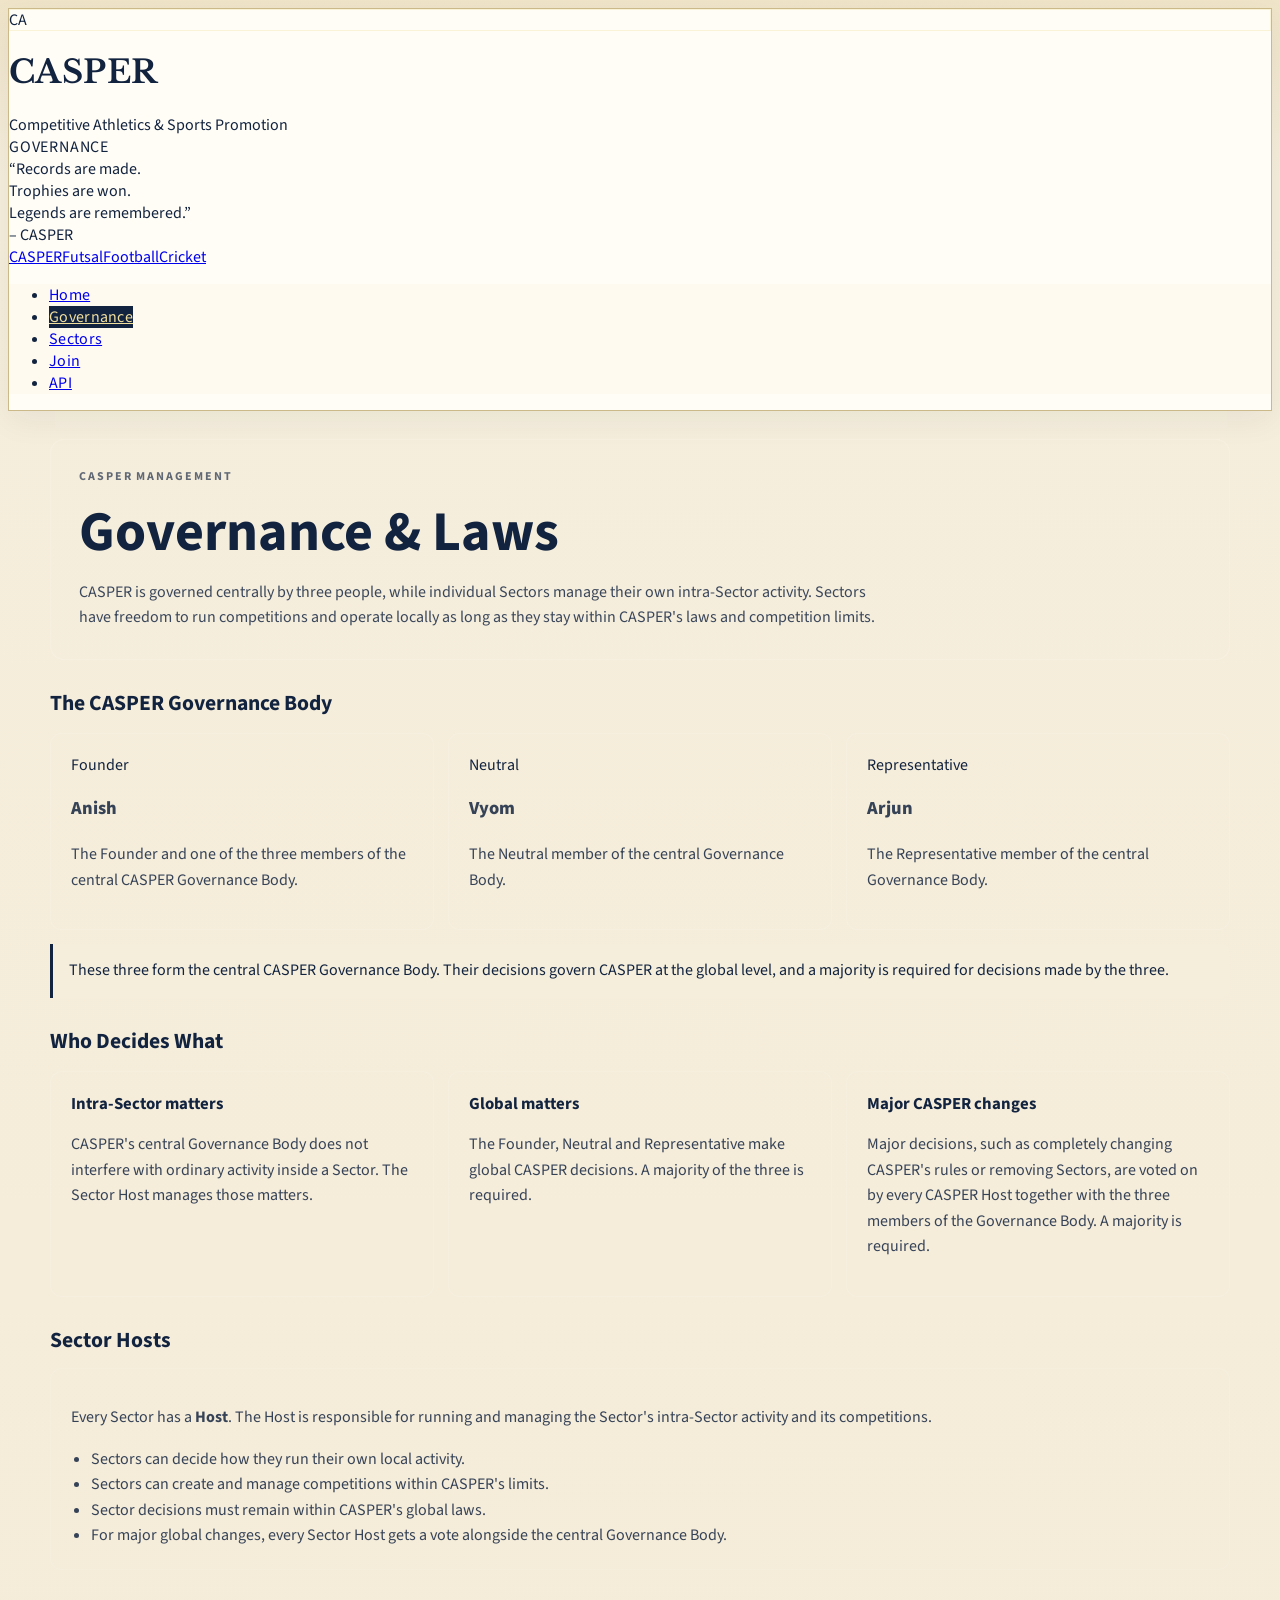
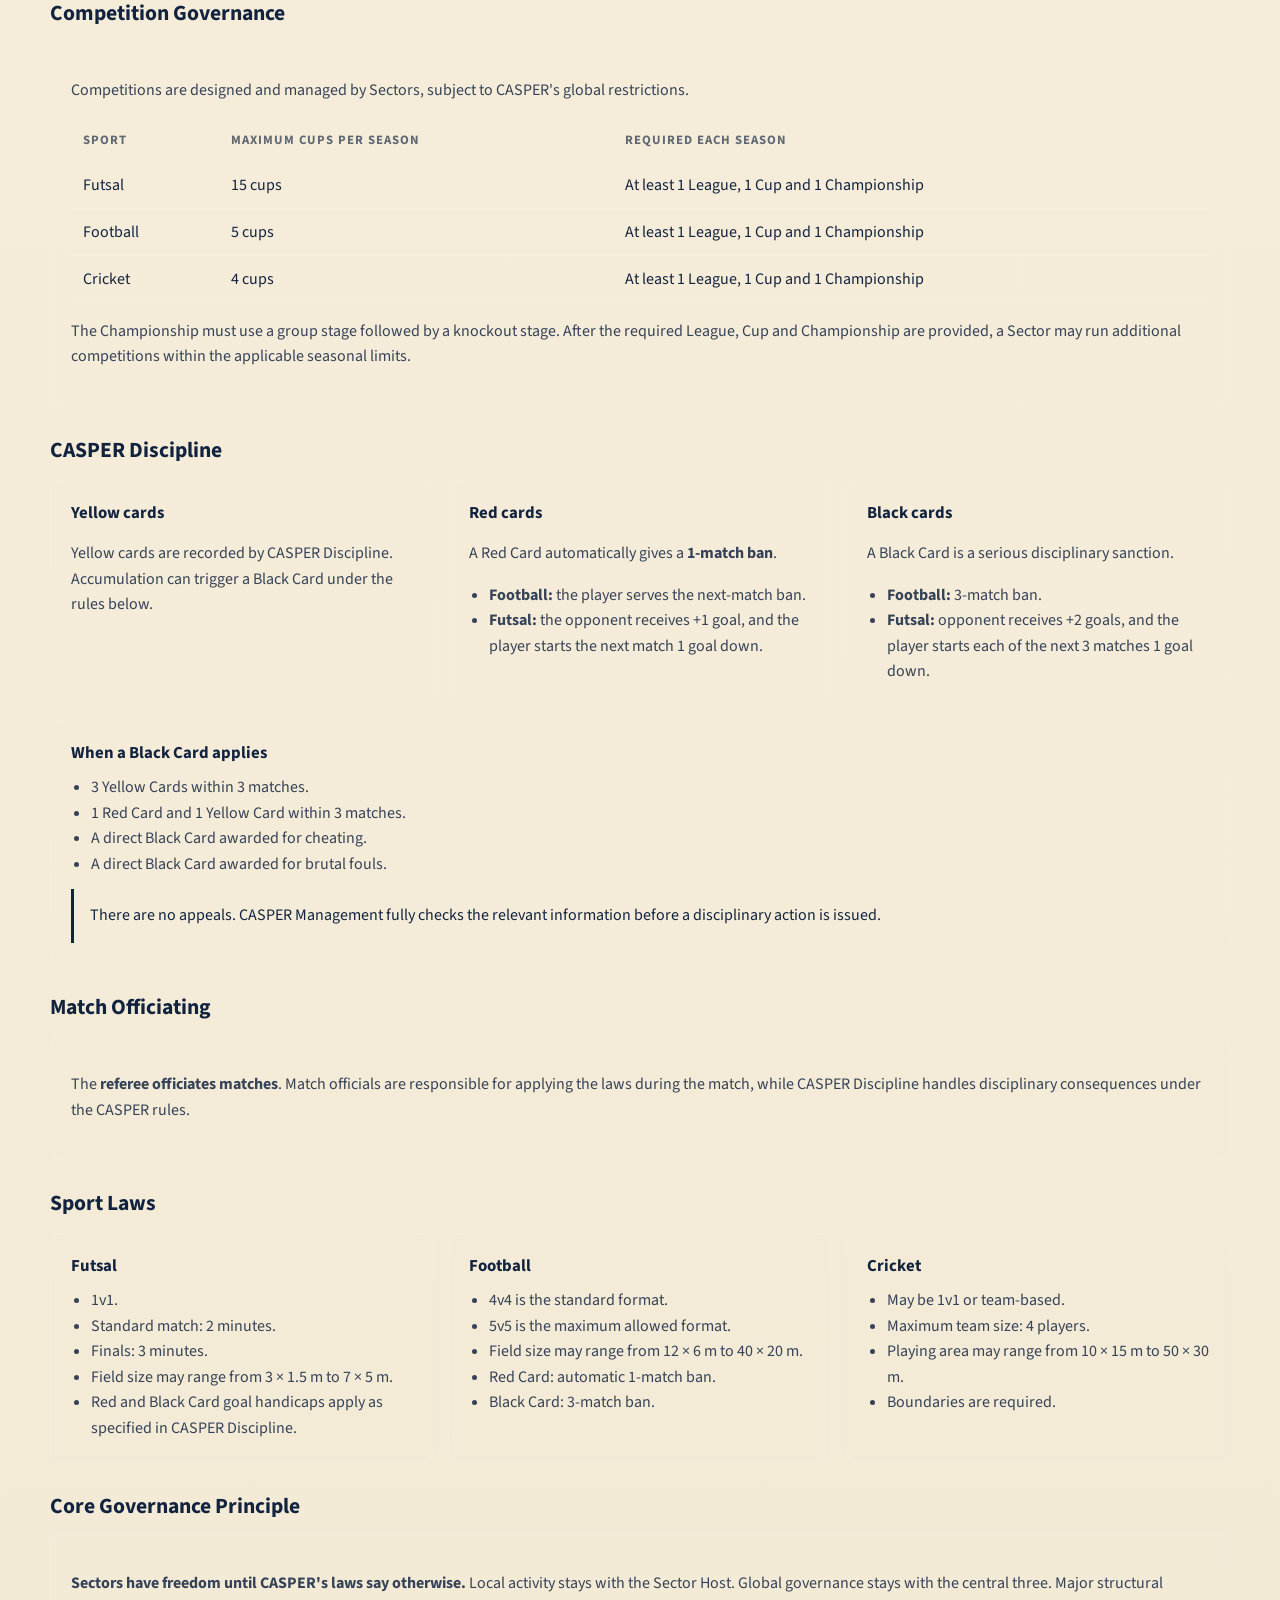
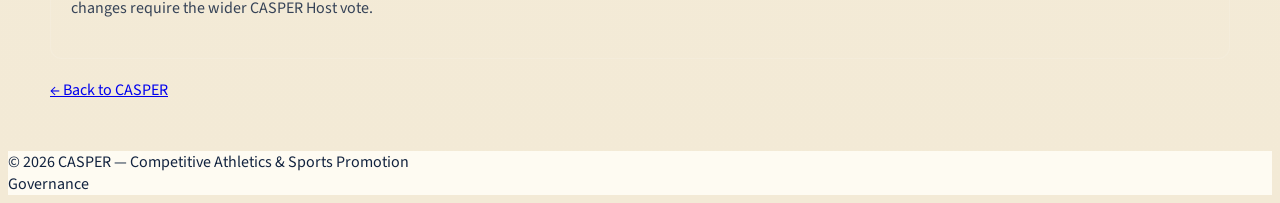
==== governance/index.html @ 5480c5e8 "Add CASPER governance rules and structure" ====
<!DOCTYPE html>
<html lang="en">
<head>
<meta charset="UTF-8">
<meta name="viewport" content="width=device-width,initial-scale=1">
<title>CASPER — Governance</title>
<link rel="stylesheet" href="../assets/css/casper.css?v=20260907a">
<link rel="stylesheet" href="../assets/css/casper-desktop.css?v=20260907a">
<link rel="stylesheet" href="../assets/css/casper-sidebar.css?v=20260907a">
<link rel="stylesheet" href="../assets/css/casper-plus.css?v=20260907a">
<style>
body{overflow-x:hidden}
.gov-wrap{max-width:1180px;margin:0 auto;padding:28px 18px 50px}
.gov-hero{padding:28px;border:1px solid rgba(255,255,255,.12);border-radius:14px;background:rgba(255,255,255,.035);margin-bottom:20px}
.gov-kicker{font-size:.75rem;letter-spacing:.16em;opacity:.65;font-weight:700}
.gov-hero h2{margin:8px 0 8px;font-size:clamp(2rem,5vw,3.5rem)}
.gov-hero p{max-width:800px;line-height:1.6;opacity:.82;margin:0}
.gov-grid{display:grid;grid-template-columns:repeat(auto-fit,minmax(270px,1fr));gap:14px;margin:14px 0}
.gov-card{padding:20px;border:1px solid rgba(255,255,255,.1);border-radius:12px;background:rgba(255,255,255,.025)}
.gov-card h3{margin:0 0 10px;font-size:1.05rem}
.gov-card p,.gov-card li{line-height:1.6;opacity:.84}
.gov-card ul{margin:8px 0 0;padding-left:20px}
.gov-section{margin-top:28px}
.gov-section>h2{font-size:1.35rem;margin:0 0 12px}
.gov-role{font-weight:800;font-size:1.15rem}
.gov-note{padding:14px 16px;border-left:3px solid currentColor;background:rgba(255,255,255,.035);border-radius:0 8px 8px 0;line-height:1.6;margin-top:12px}
.gov-table-wrap{overflow-x:auto}
table{width:100%;border-collapse:collapse;min-width:620px}
th,td{text-align:left;padding:11px 12px;border-bottom:1px solid rgba(255,255,255,.1);vertical-align:top;line-height:1.5}
th{font-size:.8rem;text-transform:uppercase;letter-spacing:.08em;opacity:.65}
.gov-back{display:inline-block;margin-top:20px}
</style>
</head>
<body>
<header>
<div class="topbar">
<div class="brand"><div class="crest">CA</div><div><h1>CASPER</h1><div class="sub">Competitive Athletics &amp; Sports Promotion</div><div class="legacy">Governance</div></div></div>
<div class="quote">“Records are made.<br>Trophies are won.<br>Legends are remembered.”<br>– CASPER</div>
</div>
<div class="pills"><a href="../index.html">CASPER</a><a href="../sports/futsal.html">Futsal</a><a href="../sports/football.html">Football</a><a href="../sports/cricket.html">Cricket</a></div>
<nav class="main"><ul><li><a href="../index.html">Home</a></li><li><a class="on" href="index.html">Governance</a></li><li><a href="../sectors/index.html">Sectors</a></li><li><a href="../join/index.html">Join</a></li><li><a href="../api/index.html">API</a></li></ul></nav>
</header>

<main class="gov-wrap">
<section class="gov-hero">
<div class="gov-kicker">CASPER MANAGEMENT</div>
<h2>Governance &amp; Laws</h2>
<p>CASPER is governed centrally by three people, while individual Sectors manage their own intra-Sector activity. Sectors have freedom to run competitions and operate locally as long as they stay within CASPER's laws and competition limits.</p>
</section>

<section class="gov-section">
<h2>The CASPER Governance Body</h2>
<div class="gov-grid">
<div class="gov-card"><div class="role">Founder</div><p class="gov-role">Anish</p><p>The Founder and one of the three members of the central CASPER Governance Body.</p></div>
<div class="gov-card"><div class="role">Neutral</div><p class="gov-role">Vyom</p><p>The Neutral member of the central Governance Body.</p></div>
<div class="gov-card"><div class="role">Representative</div><p class="gov-role">Arjun</p><p>The Representative member of the central Governance Body.</p></div>
</div>
<div class="gov-note">These three form the central CASPER Governance Body. Their decisions govern CASPER at the global level, and a majority is required for decisions made by the three.</div>
</section>

<section class="gov-section">
<h2>Who Decides What</h2>
<div class="gov-grid">
<div class="gov-card"><h3>Intra-Sector matters</h3><p>CASPER's central Governance Body does not interfere with ordinary activity inside a Sector. The Sector Host manages those matters.</p></div>
<div class="gov-card"><h3>Global matters</h3><p>The Founder, Neutral and Representative make global CASPER decisions. A majority of the three is required.</p></div>
<div class="gov-card"><h3>Major CASPER changes</h3><p>Major decisions, such as completely changing CASPER's rules or removing Sectors, are voted on by every CASPER Host together with the three members of the Governance Body. A majority is required.</p></div>
</div>
</section>

<section class="gov-section">
<h2>Sector Hosts</h2>
<div class="gov-card">
<p>Every Sector has a <strong>Host</strong>. The Host is responsible for running and managing the Sector's intra-Sector activity and its competitions.</p>
<ul>
<li>Sectors can decide how they run their own local activity.</li>
<li>Sectors can create and manage competitions within CASPER's limits.</li>
<li>Sector decisions must remain within CASPER's global laws.</li>
<li>For major global changes, every Sector Host gets a vote alongside the central Governance Body.</li>
</ul>
</div>
</section>

<section class="gov-section">
<h2>Competition Governance</h2>
<div class="gov-card">
<p>Competitions are designed and managed by Sectors, subject to CASPER's global restrictions.</p>
<div class="gov-table-wrap"><table>
<thead><tr><th>Sport</th><th>Maximum cups per season</th><th>Required each season</th></tr></thead>
<tbody>
<tr><td>Futsal</td><td>15 cups</td><td>At least 1 League, 1 Cup and 1 Championship</td></tr>
<tr><td>Football</td><td>5 cups</td><td>At least 1 League, 1 Cup and 1 Championship</td></tr>
<tr><td>Cricket</td><td>4 cups</td><td>At least 1 League, 1 Cup and 1 Championship</td></tr>
</tbody>
</table></div>
<p>The Championship must use a group stage followed by a knockout stage. After the required League, Cup and Championship are provided, a Sector may run additional competitions within the applicable seasonal limits.</p>
</div>
</section>

<section class="gov-section">
<h2>CASPER Discipline</h2>
<div class="gov-grid">
<div class="gov-card"><h3>Yellow cards</h3><p>Yellow cards are recorded by CASPER Discipline. Accumulation can trigger a Black Card under the rules below.</p></div>
<div class="gov-card"><h3>Red cards</h3><p>A Red Card automatically gives a <strong>1-match ban</strong>.</p><ul><li><strong>Football:</strong> the player serves the next-match ban.</li><li><strong>Futsal:</strong> the opponent receives +1 goal, and the player starts the next match 1 goal down.</li></ul></div>
<div class="gov-card"><h3>Black cards</h3><p>A Black Card is a serious disciplinary sanction.</p><ul><li><strong>Football:</strong> 3-match ban.</li><li><strong>Futsal:</strong> opponent receives +2 goals, and the player starts each of the next 3 matches 1 goal down.</li></ul></div>
</div>
<div class="gov-card">
<h3>When a Black Card applies</h3>
<ul>
<li>3 Yellow Cards within 3 matches.</li>
<li>1 Red Card and 1 Yellow Card within 3 matches.</li>
<li>A direct Black Card awarded for cheating.</li>
<li>A direct Black Card awarded for brutal fouls.</li>
</ul>
<div class="gov-note">There are no appeals. CASPER Management fully checks the relevant information before a disciplinary action is issued.</div>
</div>
</section>

<section class="gov-section">
<h2>Match Officiating</h2>
<div class="gov-card"><p>The <strong>referee officiates matches</strong>. Match officials are responsible for applying the laws during the match, while CASPER Discipline handles disciplinary consequences under the CASPER rules.</p></div>
</section>

<section class="gov-section">
<h2>Sport Laws</h2>
<div class="gov-grid">
<div class="gov-card"><h3>Futsal</h3><ul><li>1v1.</li><li>Standard match: 2 minutes.</li><li>Finals: 3 minutes.</li><li>Field size may range from 3 × 1.5 m to 7 × 5 m.</li><li>Red and Black Card goal handicaps apply as specified in CASPER Discipline.</li></ul></div>
<div class="gov-card"><h3>Football</h3><ul><li>4v4 is the standard format.</li><li>5v5 is the maximum allowed format.</li><li>Field size may range from 12 × 6 m to 40 × 20 m.</li><li>Red Card: automatic 1-match ban.</li><li>Black Card: 3-match ban.</li></ul></div>
<div class="gov-card"><h3>Cricket</h3><ul><li>May be 1v1 or team-based.</li><li>Maximum team size: 4 players.</li><li>Playing area may range from 10 × 15 m to 50 × 30 m.</li><li>Boundaries are required.</li></ul></div>
</div>
</section>

<section class="gov-section">
<h2>Core Governance Principle</h2>
<div class="gov-card"><p><strong>Sectors have freedom until CASPER's laws say otherwise.</strong> Local activity stays with the Sector Host. Global governance stays with the central three. Major structural changes require the wider CASPER Host vote.</p></div>
<a class="gov-back" href="../index.html">← Back to CASPER</a>
</section>
</main>

<footer class="site"><div>© 2026 CASPER — Competitive Athletics &amp; Sports Promotion</div><div>Governance</div></footer>
</body>
</html>
---- assets/css/casper-plus.css ----
/* CASPER visual refresh — same paper / navy / gold language, tighter and more finished. */
@import url('https://fonts.googleapis.com/css2?family=Libre+Baskerville:ital,wght@0,400;0,700;1,400&family=Source+Sans+3:wght@400;600;700&display=swap');

:root{
  --ink:#12233f;
  --gold:#b58c27;
  --paper:#f6eedc;
  --card:#fffdf6;
  --line:#cbb98a;
  --muted:#6b6256;
}

html,body{background:
  radial-gradient(1200px 500px at 10% -10%, rgba(181,140,39,.12), transparent 55%),
  linear-gradient(180deg,#efe4c8 0%, #f6eedc 180px, #f3ead6 100%);
  color:var(--ink);
  font-family:"Source Sans 3", Georgia, serif;
}
header{
  background:var(--card);
  border:1px solid var(--line);
  box-shadow:0 10px 30px rgba(18,35,63,.06);
}
.brand h1{font-family:"Libre Baskerville",Georgia,serif;letter-spacing:.4px}
.brand .legacy{letter-spacing:.8px;text-transform:uppercase}
.crest{box-shadow:inset 0 0 0 1px rgba(241,223,158,.35)}
nav.main ul{background:#fffaf0}
nav.main a{font-family:"Source Sans 3",sans-serif;letter-spacing:.3px}
nav.main a.on,nav.main a.active{background:#12233f;color:#f1df9e}
.desktop-page{
  background:var(--card);
  border:1px solid var(--line);
  box-shadow:0 14px 40px rgba(18,35,63,.07);
  padding:16px;
}
.desktop-hero{
  background:
    linear-gradient(135deg, rgba(181,140,39,.16), transparent 36%),
    #12233f;
  padding:22px 22px 20px;
}
.desktop-hero h2{font-family:"Libre Baskerville",Georgia,serif;font-size:30px;letter-spacing:.2px}
.desktop-hero p{font-family:"Source Sans 3",sans-serif;font-size:14px;line-height:1.55;max-width:720px}
.desktop-stat{background:linear-gradient(180deg,#f7eccb,#f1dfb7);transition:transform .15s ease}
.desktop-stat:hover{transform:translateY(-2px)}
.desktop-card{box-shadow:0 1px 0 rgba(18,35,63,.04)}
.desktop-card h3{font-family:"Libre Baskerville",Georgia,serif}
.desktop-section-title{font-family:"Source Sans 3",sans-serif;letter-spacing:1.2px}
.sector-card,.join-step,.join-note,.join-cta{
  box-shadow:0 10px 24px rgba(18,35,63,.05);
}
.sector-card:hover,.desktop-card:hover{border-color:#b58c27}
.pills a{transition:background .15s ease,color .15s ease}
footer.site{background:rgba(255,253,246,.9)}
@media(max-width:860px){
  body:has(nav.main){display:block;max-width:none}
  body:has(nav.main)>header,body:has(nav.main) .topbar,body:has(nav.main) .pills,body:has(nav.main) .ticker,body:has(nav.main) nav.main{display:block;grid-column:auto;margin:6px 8px}
  nav.main ul{flex-wrap:wrap}
  nav.main li{flex:1 1 30%;border-bottom:1px solid #d4c4a0}
  .topbar{grid-template-columns:1fr;gap:10px}
  .quote,.clockbox{border:1px solid #d4c4a0}
}
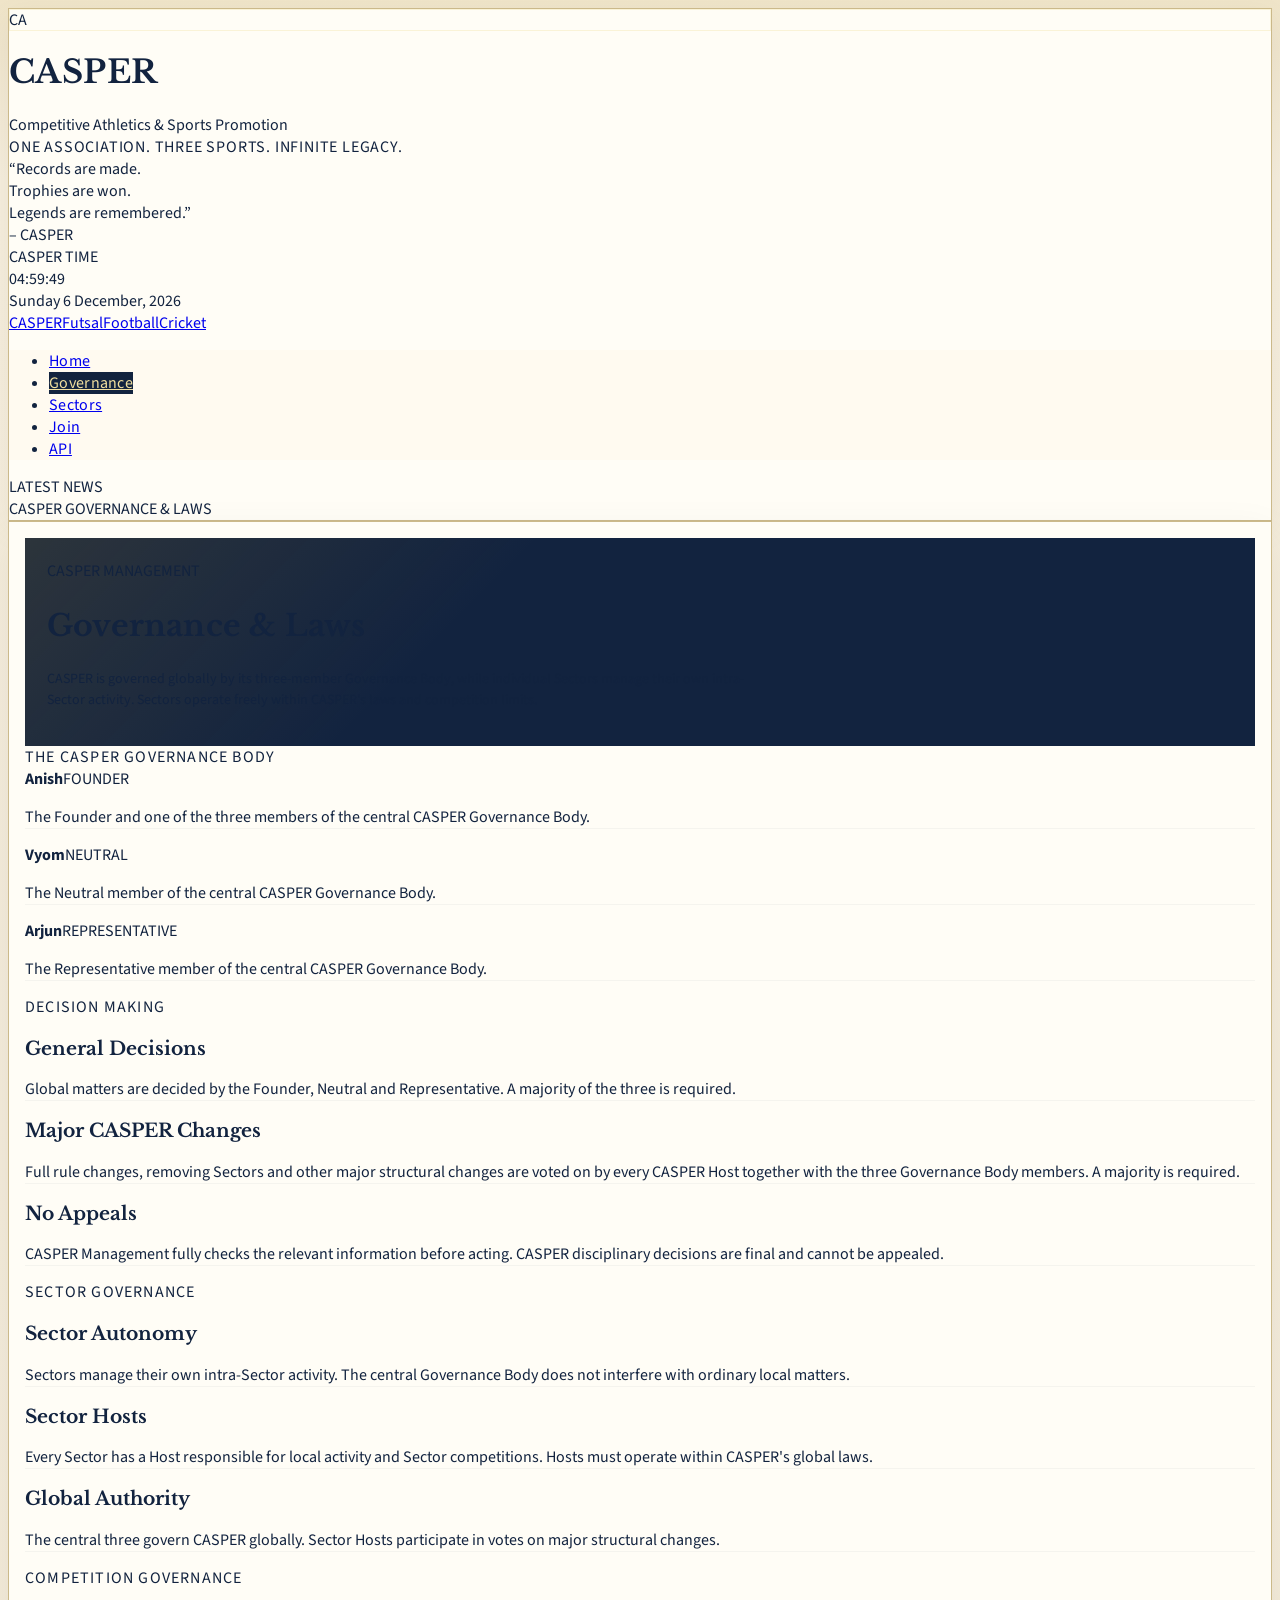
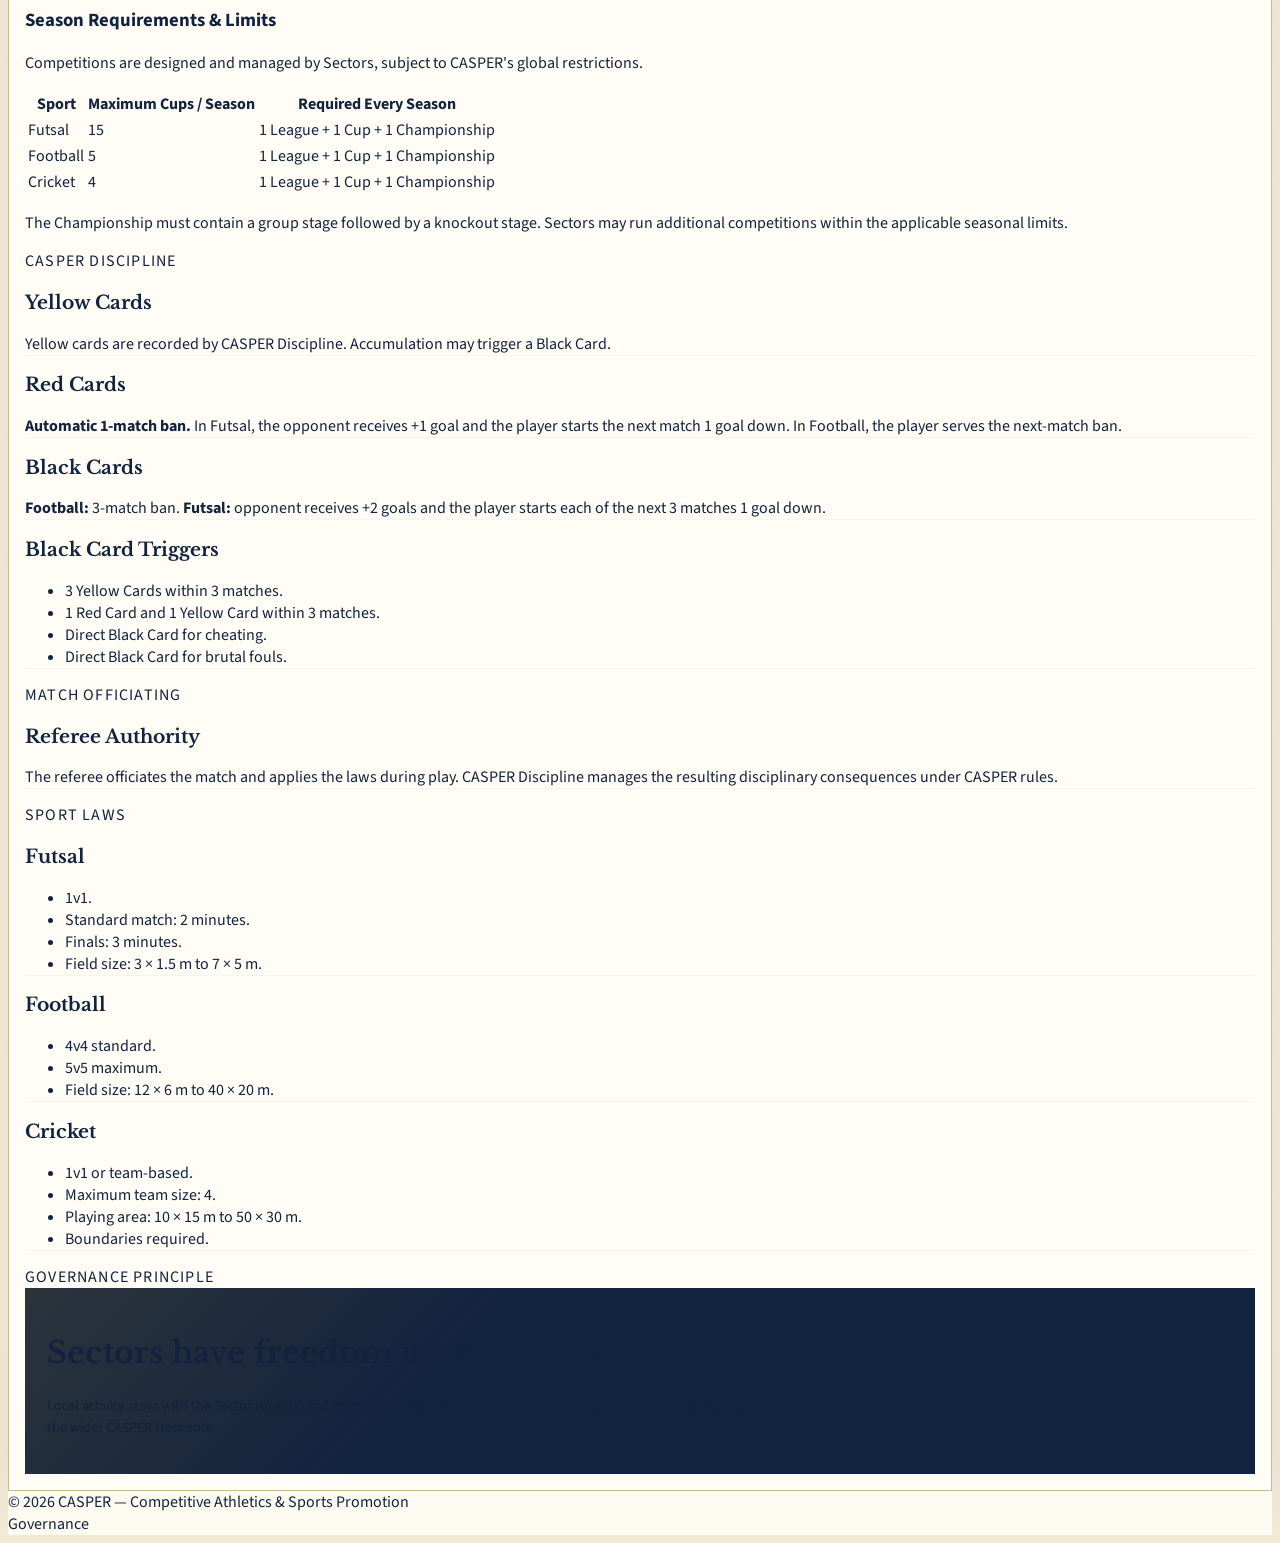
==== commit d1ac491a: "Match governance page to CASPER home style" ====
--- a/governance/index.html
+++ b/governance/index.html
@@ -8,134 +8,131 @@
 <link rel="stylesheet" href="../assets/css/casper-desktop.css?v=20260907a">
 <link rel="stylesheet" href="../assets/css/casper-sidebar.css?v=20260907a">
 <link rel="stylesheet" href="../assets/css/casper-plus.css?v=20260907a">
-<style>
-body{overflow-x:hidden}
-.gov-wrap{max-width:1180px;margin:0 auto;padding:28px 18px 50px}
-.gov-hero{padding:28px;border:1px solid rgba(255,255,255,.12);border-radius:14px;background:rgba(255,255,255,.035);margin-bottom:20px}
-.gov-kicker{font-size:.75rem;letter-spacing:.16em;opacity:.65;font-weight:700}
-.gov-hero h2{margin:8px 0 8px;font-size:clamp(2rem,5vw,3.5rem)}
-.gov-hero p{max-width:800px;line-height:1.6;opacity:.82;margin:0}
-.gov-grid{display:grid;grid-template-columns:repeat(auto-fit,minmax(270px,1fr));gap:14px;margin:14px 0}
-.gov-card{padding:20px;border:1px solid rgba(255,255,255,.1);border-radius:12px;background:rgba(255,255,255,.025)}
-.gov-card h3{margin:0 0 10px;font-size:1.05rem}
-.gov-card p,.gov-card li{line-height:1.6;opacity:.84}
-.gov-card ul{margin:8px 0 0;padding-left:20px}
-.gov-section{margin-top:28px}
-.gov-section>h2{font-size:1.35rem;margin:0 0 12px}
-.gov-role{font-weight:800;font-size:1.15rem}
-.gov-note{padding:14px 16px;border-left:3px solid currentColor;background:rgba(255,255,255,.035);border-radius:0 8px 8px 0;line-height:1.6;margin-top:12px}
-.gov-table-wrap{overflow-x:auto}
-table{width:100%;border-collapse:collapse;min-width:620px}
-th,td{text-align:left;padding:11px 12px;border-bottom:1px solid rgba(255,255,255,.1);vertical-align:top;line-height:1.5}
-th{font-size:.8rem;text-transform:uppercase;letter-spacing:.08em;opacity:.65}
-.gov-back{display:inline-block;margin-top:20px}
-</style>
 </head>
 <body>
 <header>
 <div class="topbar">
-<div class="brand"><div class="crest">CA</div><div><h1>CASPER</h1><div class="sub">Competitive Athletics &amp; Sports Promotion</div><div class="legacy">Governance</div></div></div>
+<div class="brand"><div class="crest">CA</div><div><h1>CASPER</h1><div class="sub">Competitive Athletics &amp; Sports Promotion</div><div class="legacy">One Association. Three Sports. Infinite Legacy.</div></div></div>
 <div class="quote">“Records are made.<br>Trophies are won.<br>Legends are remembered.”<br>– CASPER</div>
+<div class="clockbox"><div class="k">CASPER TIME</div><div class="t" id="casper-time">--:--:--</div><div class="d" id="casper-date"></div></div>
 </div>
 <div class="pills"><a href="../index.html">CASPER</a><a href="../sports/futsal.html">Futsal</a><a href="../sports/football.html">Football</a><a href="../sports/cricket.html">Cricket</a></div>
-<nav class="main"><ul><li><a href="../index.html">Home</a></li><li><a class="on" href="index.html">Governance</a></li><li><a href="../sectors/index.html">Sectors</a></li><li><a href="../join/index.html">Join</a></li><li><a href="../api/index.html">API</a></li></ul></nav>
+<nav class="main"><ul>
+<li><a href="../index.html">Home</a></li>
+<li><a class="on" href="index.html">Governance</a></li>
+<li><a href="../sectors/index.html">Sectors</a></li>
+<li><a href="../join/index.html">Join</a></li>
+<li><a href="../api/index.html">API</a></li>
+</ul></nav>
+<div class="ticker"><div class="lbl">LATEST NEWS</div><div class="items">CASPER GOVERNANCE &amp; LAWS</div></div>
 </header>
 
-<main class="gov-wrap">
-<section class="gov-hero">
-<div class="gov-kicker">CASPER MANAGEMENT</div>
+<main id="app">
+<div class="desktop-page">
+<section class="desktop-hero">
+<div class="desktop-kicker">CASPER MANAGEMENT</div>
 <h2>Governance &amp; Laws</h2>
-<p>CASPER is governed centrally by three people, while individual Sectors manage their own intra-Sector activity. Sectors have freedom to run competitions and operate locally as long as they stay within CASPER's laws and competition limits.</p>
+<p>CASPER is governed globally by its three-member Governance Body, while individual Sectors manage their own intra-Sector activity. Sectors operate freely within CASPER's laws and competition limits.</p>
 </section>
 
-<section class="gov-section">
-<h2>The CASPER Governance Body</h2>
-<div class="gov-grid">
-<div class="gov-card"><div class="role">Founder</div><p class="gov-role">Anish</p><p>The Founder and one of the three members of the central CASPER Governance Body.</p></div>
-<div class="gov-card"><div class="role">Neutral</div><p class="gov-role">Vyom</p><p>The Neutral member of the central Governance Body.</p></div>
-<div class="gov-card"><div class="role">Representative</div><p class="gov-role">Arjun</p><p>The Representative member of the central Governance Body.</p></div>
-</div>
-<div class="gov-note">These three form the central CASPER Governance Body. Their decisions govern CASPER at the global level, and a majority is required for decisions made by the three.</div>
-</section>
-
-<section class="gov-section">
-<h2>Who Decides What</h2>
-<div class="gov-grid">
-<div class="gov-card"><h3>Intra-Sector matters</h3><p>CASPER's central Governance Body does not interfere with ordinary activity inside a Sector. The Sector Host manages those matters.</p></div>
-<div class="gov-card"><h3>Global matters</h3><p>The Founder, Neutral and Representative make global CASPER decisions. A majority of the three is required.</p></div>
-<div class="gov-card"><h3>Major CASPER changes</h3><p>Major decisions, such as completely changing CASPER's rules or removing Sectors, are voted on by every CASPER Host together with the three members of the Governance Body. A majority is required.</p></div>
+<section class="desktop-section">
+<div class="desktop-section-title">THE CASPER GOVERNANCE BODY</div>
+<div class="desktop-governance">
+<div class="desktop-card"><b>Anish</b><span>FOUNDER</span><p>The Founder and one of the three members of the central CASPER Governance Body.</p></div>
+<div class="desktop-card"><b>Vyom</b><span>NEUTRAL</span><p>The Neutral member of the central CASPER Governance Body.</p></div>
+<div class="desktop-card"><b>Arjun</b><span>REPRESENTATIVE</span><p>The Representative member of the central CASPER Governance Body.</p></div>
 </div>
 </section>
 
-<section class="gov-section">
-<h2>Sector Hosts</h2>
-<div class="gov-card">
-<p>Every Sector has a <strong>Host</strong>. The Host is responsible for running and managing the Sector's intra-Sector activity and its competitions.</p>
+<section class="desktop-section">
+<div class="desktop-section-title">DECISION MAKING</div>
+<div class="desktop-grid3">
+<div class="desktop-card"><h3>General Decisions</h3><p>Global matters are decided by the Founder, Neutral and Representative. A majority of the three is required.</p></div>
+<div class="desktop-card"><h3>Major CASPER Changes</h3><p>Full rule changes, removing Sectors and other major structural changes are voted on by every CASPER Host together with the three Governance Body members. A majority is required.</p></div>
+<div class="desktop-card"><h3>No Appeals</h3><p>CASPER Management fully checks the relevant information before acting. CASPER disciplinary decisions are final and cannot be appealed.</p></div>
+</div>
+</section>
+
+<section class="desktop-section">
+<div class="desktop-section-title">SECTOR GOVERNANCE</div>
+<div class="desktop-grid3">
+<div class="desktop-card"><h3>Sector Autonomy</h3><p>Sectors manage their own intra-Sector activity. The central Governance Body does not interfere with ordinary local matters.</p></div>
+<div class="desktop-card"><h3>Sector Hosts</h3><p>Every Sector has a Host responsible for local activity and Sector competitions. Hosts must operate within CASPER's global laws.</p></div>
+<div class="desktop-card"><h3>Global Authority</h3><p>The central three govern CASPER globally. Sector Hosts participate in votes on major structural changes.</p></div>
+</div>
+</section>
+
+<section class="desktop-section">
+<div class="desktop-section-title">COMPETITION GOVERNANCE</div>
+<div class="desktop-doc">
+<h3>Season Requirements &amp; Limits</h3>
+<p>Competitions are designed and managed by Sectors, subject to CASPER's global restrictions.</p>
+<div class="casper-table-wrap"><table class="casper-table">
+<thead><tr><th>Sport</th><th>Maximum Cups / Season</th><th>Required Every Season</th></tr></thead>
+<tbody>
+<tr><td>Futsal</td><td>15</td><td>1 League + 1 Cup + 1 Championship</td></tr>
+<tr><td>Football</td><td>5</td><td>1 League + 1 Cup + 1 Championship</td></tr>
+<tr><td>Cricket</td><td>4</td><td>1 League + 1 Cup + 1 Championship</td></tr>
+</tbody>
+</table></div>
+<p>The Championship must contain a group stage followed by a knockout stage. Sectors may run additional competitions within the applicable seasonal limits.</p>
+</div>
+</section>
+
+<section class="desktop-section">
+<div class="desktop-section-title">CASPER DISCIPLINE</div>
+<div class="desktop-grid3">
+<div class="desktop-card"><h3>Yellow Cards</h3><p>Yellow cards are recorded by CASPER Discipline. Accumulation may trigger a Black Card.</p></div>
+<div class="desktop-card"><h3>Red Cards</h3><p><strong>Automatic 1-match ban.</strong> In Futsal, the opponent receives +1 goal and the player starts the next match 1 goal down. In Football, the player serves the next-match ban.</p></div>
+<div class="desktop-card"><h3>Black Cards</h3><p><strong>Football:</strong> 3-match ban. <strong>Futsal:</strong> opponent receives +2 goals and the player starts each of the next 3 matches 1 goal down.</p></div>
+</div>
+<div class="desktop-card">
+<h3>Black Card Triggers</h3>
 <ul>
-<li>Sectors can decide how they run their own local activity.</li>
-<li>Sectors can create and manage competitions within CASPER's limits.</li>
-<li>Sector decisions must remain within CASPER's global laws.</li>
-<li>For major global changes, every Sector Host gets a vote alongside the central Governance Body.</li>
+<li>3 Yellow Cards within 3 matches.</li>
+<li>1 Red Card and 1 Yellow Card within 3 matches.</li>
+<li>Direct Black Card for cheating.</li>
+<li>Direct Black Card for brutal fouls.</li>
 </ul>
 </div>
 </section>
 
-<section class="gov-section">
-<h2>Competition Governance</h2>
-<div class="gov-card">
-<p>Competitions are designed and managed by Sectors, subject to CASPER's global restrictions.</p>
-<div class="gov-table-wrap"><table>
-<thead><tr><th>Sport</th><th>Maximum cups per season</th><th>Required each season</th></tr></thead>
-<tbody>
-<tr><td>Futsal</td><td>15 cups</td><td>At least 1 League, 1 Cup and 1 Championship</td></tr>
-<tr><td>Football</td><td>5 cups</td><td>At least 1 League, 1 Cup and 1 Championship</td></tr>
-<tr><td>Cricket</td><td>4 cups</td><td>At least 1 League, 1 Cup and 1 Championship</td></tr>
-</tbody>
-</table></div>
-<p>The Championship must use a group stage followed by a knockout stage. After the required League, Cup and Championship are provided, a Sector may run additional competitions within the applicable seasonal limits.</p>
+<section class="desktop-section">
+<div class="desktop-section-title">MATCH OFFICIATING</div>
+<div class="desktop-card"><h3>Referee Authority</h3><p>The referee officiates the match and applies the laws during play. CASPER Discipline manages the resulting disciplinary consequences under CASPER rules.</p></div>
+</section>
+
+<section class="desktop-section">
+<div class="desktop-section-title">SPORT LAWS</div>
+<div class="desktop-grid3">
+<div class="desktop-card"><h3>Futsal</h3><ul><li>1v1.</li><li>Standard match: 2 minutes.</li><li>Finals: 3 minutes.</li><li>Field size: 3 × 1.5 m to 7 × 5 m.</li></ul></div>
+<div class="desktop-card"><h3>Football</h3><ul><li>4v4 standard.</li><li>5v5 maximum.</li><li>Field size: 12 × 6 m to 40 × 20 m.</li></ul></div>
+<div class="desktop-card"><h3>Cricket</h3><ul><li>1v1 or team-based.</li><li>Maximum team size: 4.</li><li>Playing area: 10 × 15 m to 50 × 30 m.</li><li>Boundaries required.</li></ul></div>
 </div>
 </section>
 
-<section class="gov-section">
-<h2>CASPER Discipline</h2>
-<div class="gov-grid">
-<div class="gov-card"><h3>Yellow cards</h3><p>Yellow cards are recorded by CASPER Discipline. Accumulation can trigger a Black Card under the rules below.</p></div>
-<div class="gov-card"><h3>Red cards</h3><p>A Red Card automatically gives a <strong>1-match ban</strong>.</p><ul><li><strong>Football:</strong> the player serves the next-match ban.</li><li><strong>Futsal:</strong> the opponent receives +1 goal, and the player starts the next match 1 goal down.</li></ul></div>
-<div class="gov-card"><h3>Black cards</h3><p>A Black Card is a serious disciplinary sanction.</p><ul><li><strong>Football:</strong> 3-match ban.</li><li><strong>Futsal:</strong> opponent receives +2 goals, and the player starts each of the next 3 matches 1 goal down.</li></ul></div>
-</div>
-<div class="gov-card">
-<h3>When a Black Card applies</h3>
-<ul>
-<li>3 Yellow Cards within 3 matches.</li>
-<li>1 Red Card and 1 Yellow Card within 3 matches.</li>
-<li>A direct Black Card awarded for cheating.</li>
-<li>A direct Black Card awarded for brutal fouls.</li>
-</ul>
-<div class="gov-note">There are no appeals. CASPER Management fully checks the relevant information before a disciplinary action is issued.</div>
+<section class="desktop-section">
+<div class="desktop-section-title">GOVERNANCE PRINCIPLE</div>
+<div class="desktop-hero">
+<h2>Sectors have freedom until CASPER's laws say otherwise.</h2>
+<p>Local activity stays with the Sector Host. Global governance stays with the central three. Major structural changes require the wider CASPER Host vote.</p>
 </div>
 </section>
-
-<section class="gov-section">
-<h2>Match Officiating</h2>
-<div class="gov-card"><p>The <strong>referee officiates matches</strong>. Match officials are responsible for applying the laws during the match, while CASPER Discipline handles disciplinary consequences under the CASPER rules.</p></div>
-</section>
-
-<section class="gov-section">
-<h2>Sport Laws</h2>
-<div class="gov-grid">
-<div class="gov-card"><h3>Futsal</h3><ul><li>1v1.</li><li>Standard match: 2 minutes.</li><li>Finals: 3 minutes.</li><li>Field size may range from 3 × 1.5 m to 7 × 5 m.</li><li>Red and Black Card goal handicaps apply as specified in CASPER Discipline.</li></ul></div>
-<div class="gov-card"><h3>Football</h3><ul><li>4v4 is the standard format.</li><li>5v5 is the maximum allowed format.</li><li>Field size may range from 12 × 6 m to 40 × 20 m.</li><li>Red Card: automatic 1-match ban.</li><li>Black Card: 3-match ban.</li></ul></div>
-<div class="gov-card"><h3>Cricket</h3><ul><li>May be 1v1 or team-based.</li><li>Maximum team size: 4 players.</li><li>Playing area may range from 10 × 15 m to 50 × 30 m.</li><li>Boundaries are required.</li></ul></div>
 </div>
-</section>
-
-<section class="gov-section">
-<h2>Core Governance Principle</h2>
-<div class="gov-card"><p><strong>Sectors have freedom until CASPER's laws say otherwise.</strong> Local activity stays with the Sector Host. Global governance stays with the central three. Major structural changes require the wider CASPER Host vote.</p></div>
-<a class="gov-back" href="../index.html">← Back to CASPER</a>
-</section>
 </main>
 
 <footer class="site"><div>© 2026 CASPER — Competitive Athletics &amp; Sports Promotion</div><div>Governance</div></footer>
+<script>
+(function(){
+function tick(){
+var d=new Date();
+var t=document.getElementById('casper-time'),date=document.getElementById('casper-date');
+if(!t||!date)return;
+t.textContent=d.toLocaleTimeString('en-IN',{hour12:false});
+date.textContent=d.toLocaleDateString('en-IN',{weekday:'long',day:'numeric',month:'long',year:'numeric'});
+}
+tick();setInterval(tick,1000);
+})();
+</script>
 </body>
-</html>
+</html>
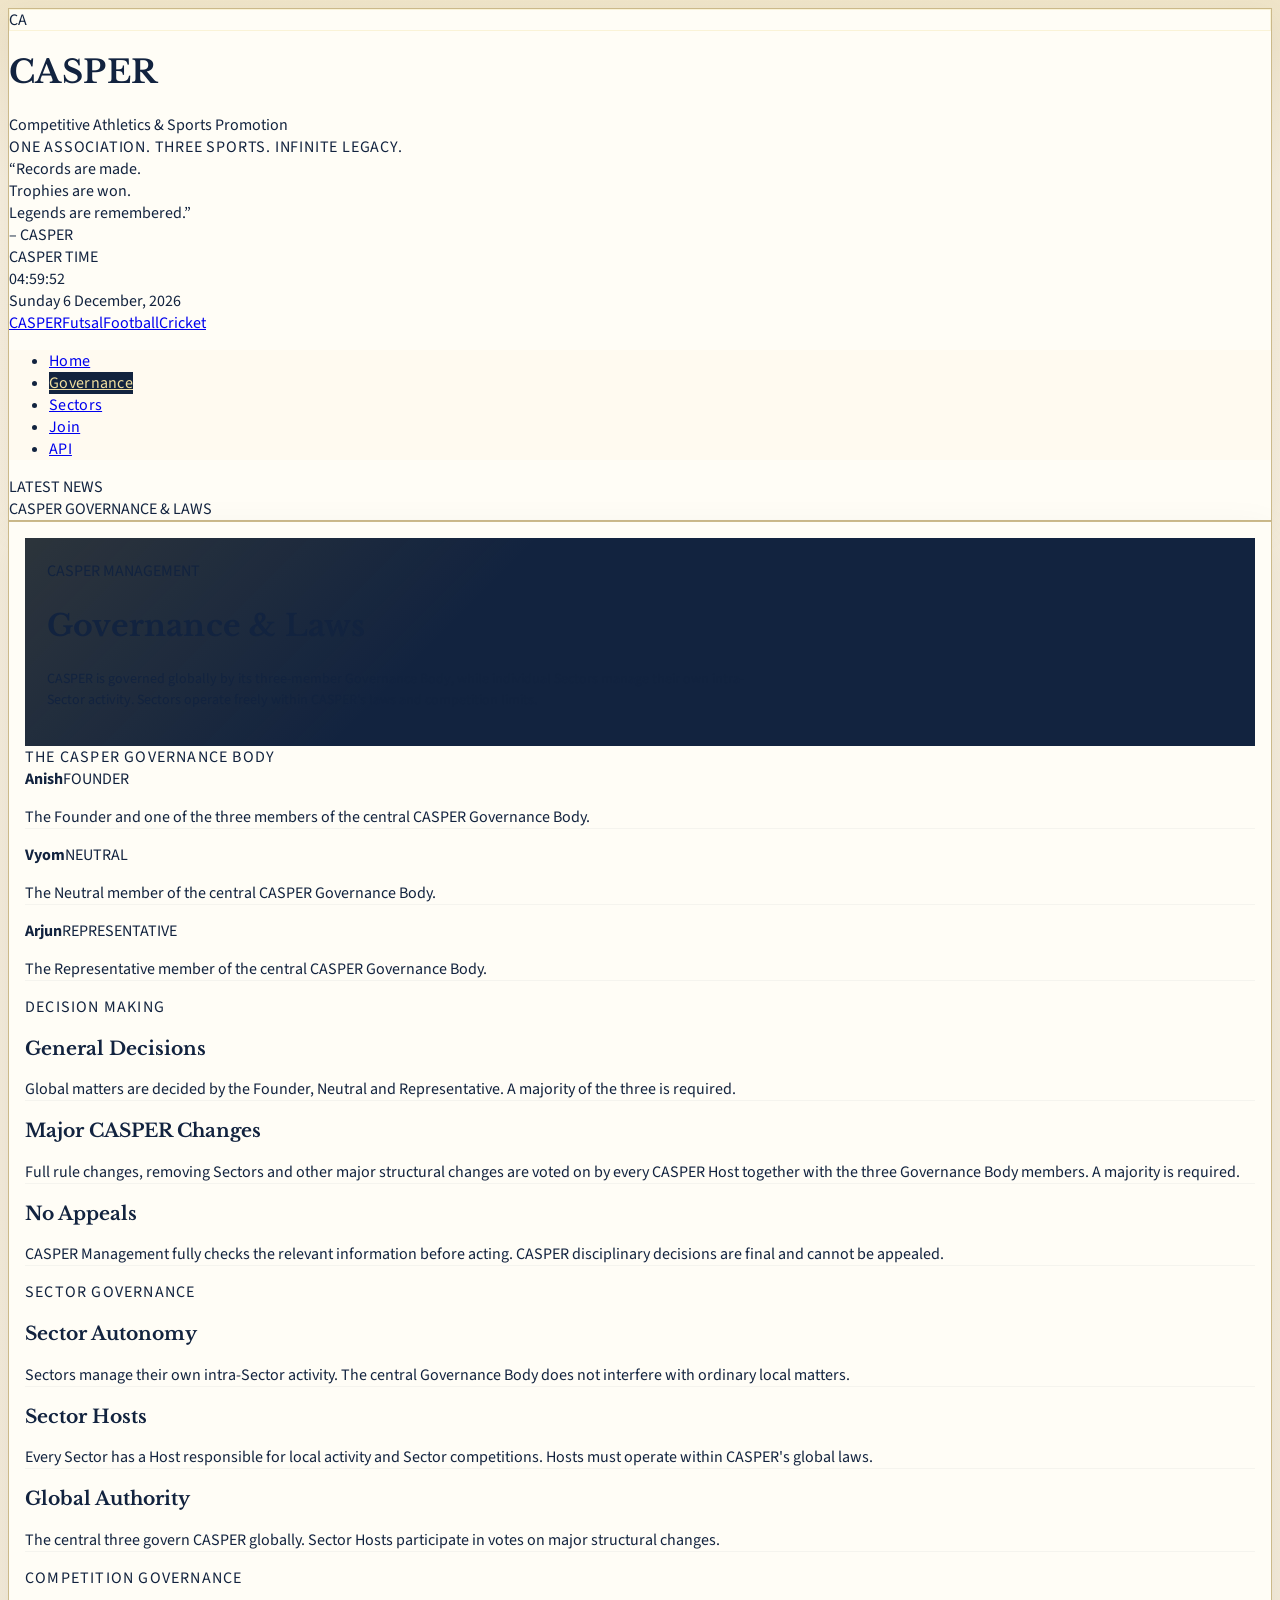
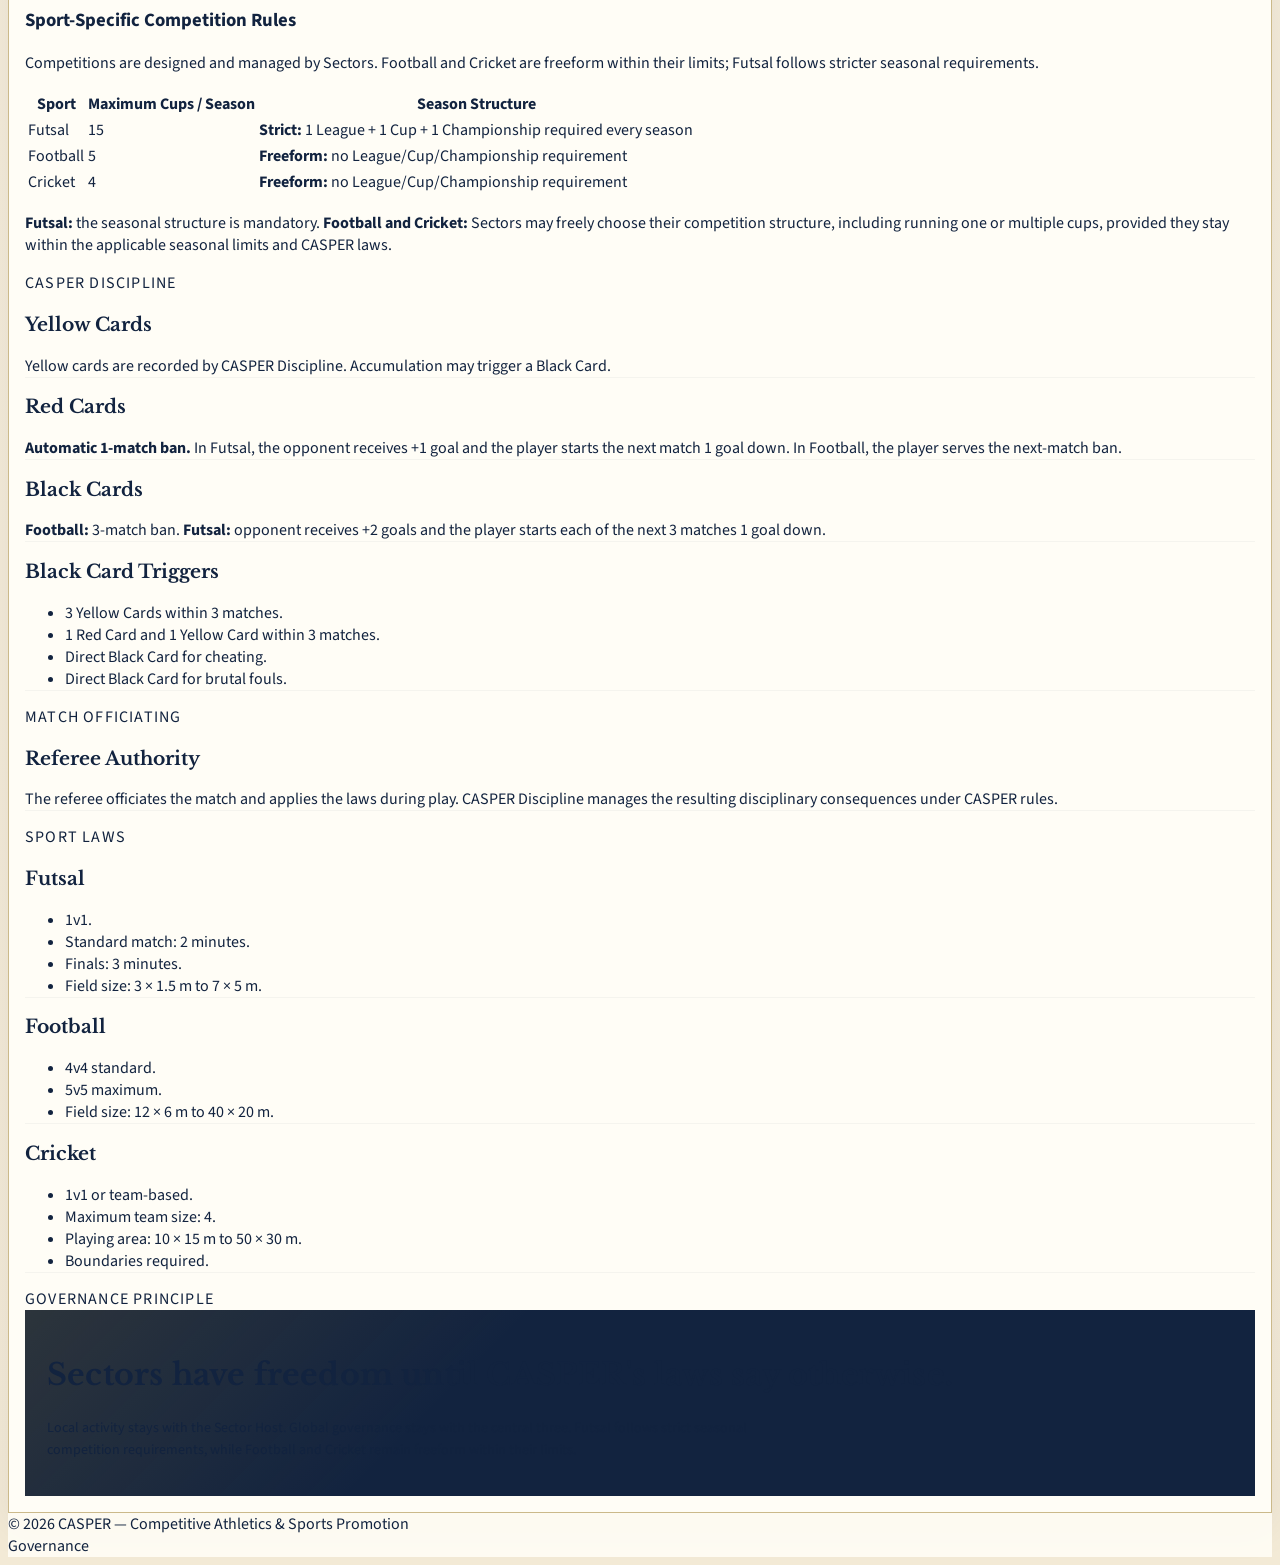
==== commit 04093156: "Correct sport-specific competition governance rules" ====
--- a/governance/index.html
+++ b/governance/index.html
@@ -65,17 +65,17 @@
 <section class="desktop-section">
 <div class="desktop-section-title">COMPETITION GOVERNANCE</div>
 <div class="desktop-doc">
-<h3>Season Requirements &amp; Limits</h3>
-<p>Competitions are designed and managed by Sectors, subject to CASPER's global restrictions.</p>
+<h3>Sport-Specific Competition Rules</h3>
+<p>Competitions are designed and managed by Sectors. Football and Cricket are freeform within their limits; Futsal follows stricter seasonal requirements.</p>
 <div class="casper-table-wrap"><table class="casper-table">
-<thead><tr><th>Sport</th><th>Maximum Cups / Season</th><th>Required Every Season</th></tr></thead>
+<thead><tr><th>Sport</th><th>Maximum Cups / Season</th><th>Season Structure</th></tr></thead>
 <tbody>
-<tr><td>Futsal</td><td>15</td><td>1 League + 1 Cup + 1 Championship</td></tr>
-<tr><td>Football</td><td>5</td><td>1 League + 1 Cup + 1 Championship</td></tr>
-<tr><td>Cricket</td><td>4</td><td>1 League + 1 Cup + 1 Championship</td></tr>
+<tr><td>Futsal</td><td>15</td><td><strong>Strict:</strong> 1 League + 1 Cup + 1 Championship required every season</td></tr>
+<tr><td>Football</td><td>5</td><td><strong>Freeform:</strong> no League/Cup/Championship requirement</td></tr>
+<tr><td>Cricket</td><td>4</td><td><strong>Freeform:</strong> no League/Cup/Championship requirement</td></tr>
 </tbody>
 </table></div>
-<p>The Championship must contain a group stage followed by a knockout stage. Sectors may run additional competitions within the applicable seasonal limits.</p>
+<p><strong>Futsal:</strong> the seasonal structure is mandatory. <strong>Football and Cricket:</strong> Sectors may freely choose their competition structure, including running one or multiple cups, provided they stay within the applicable seasonal limits and CASPER laws.</p>
 </div>
 </section>
 
@@ -115,7 +115,7 @@
 <div class="desktop-section-title">GOVERNANCE PRINCIPLE</div>
 <div class="desktop-hero">
 <h2>Sectors have freedom until CASPER's laws say otherwise.</h2>
-<p>Local activity stays with the Sector Host. Global governance stays with the central three. Major structural changes require the wider CASPER Host vote.</p>
+<p>Local activity stays with the Sector Host. Global governance stays with the central three. Futsal follows strict seasonal competition requirements, while Football and Cricket remain freeform within their limits.</p>
 </div>
 </section>
 </div>
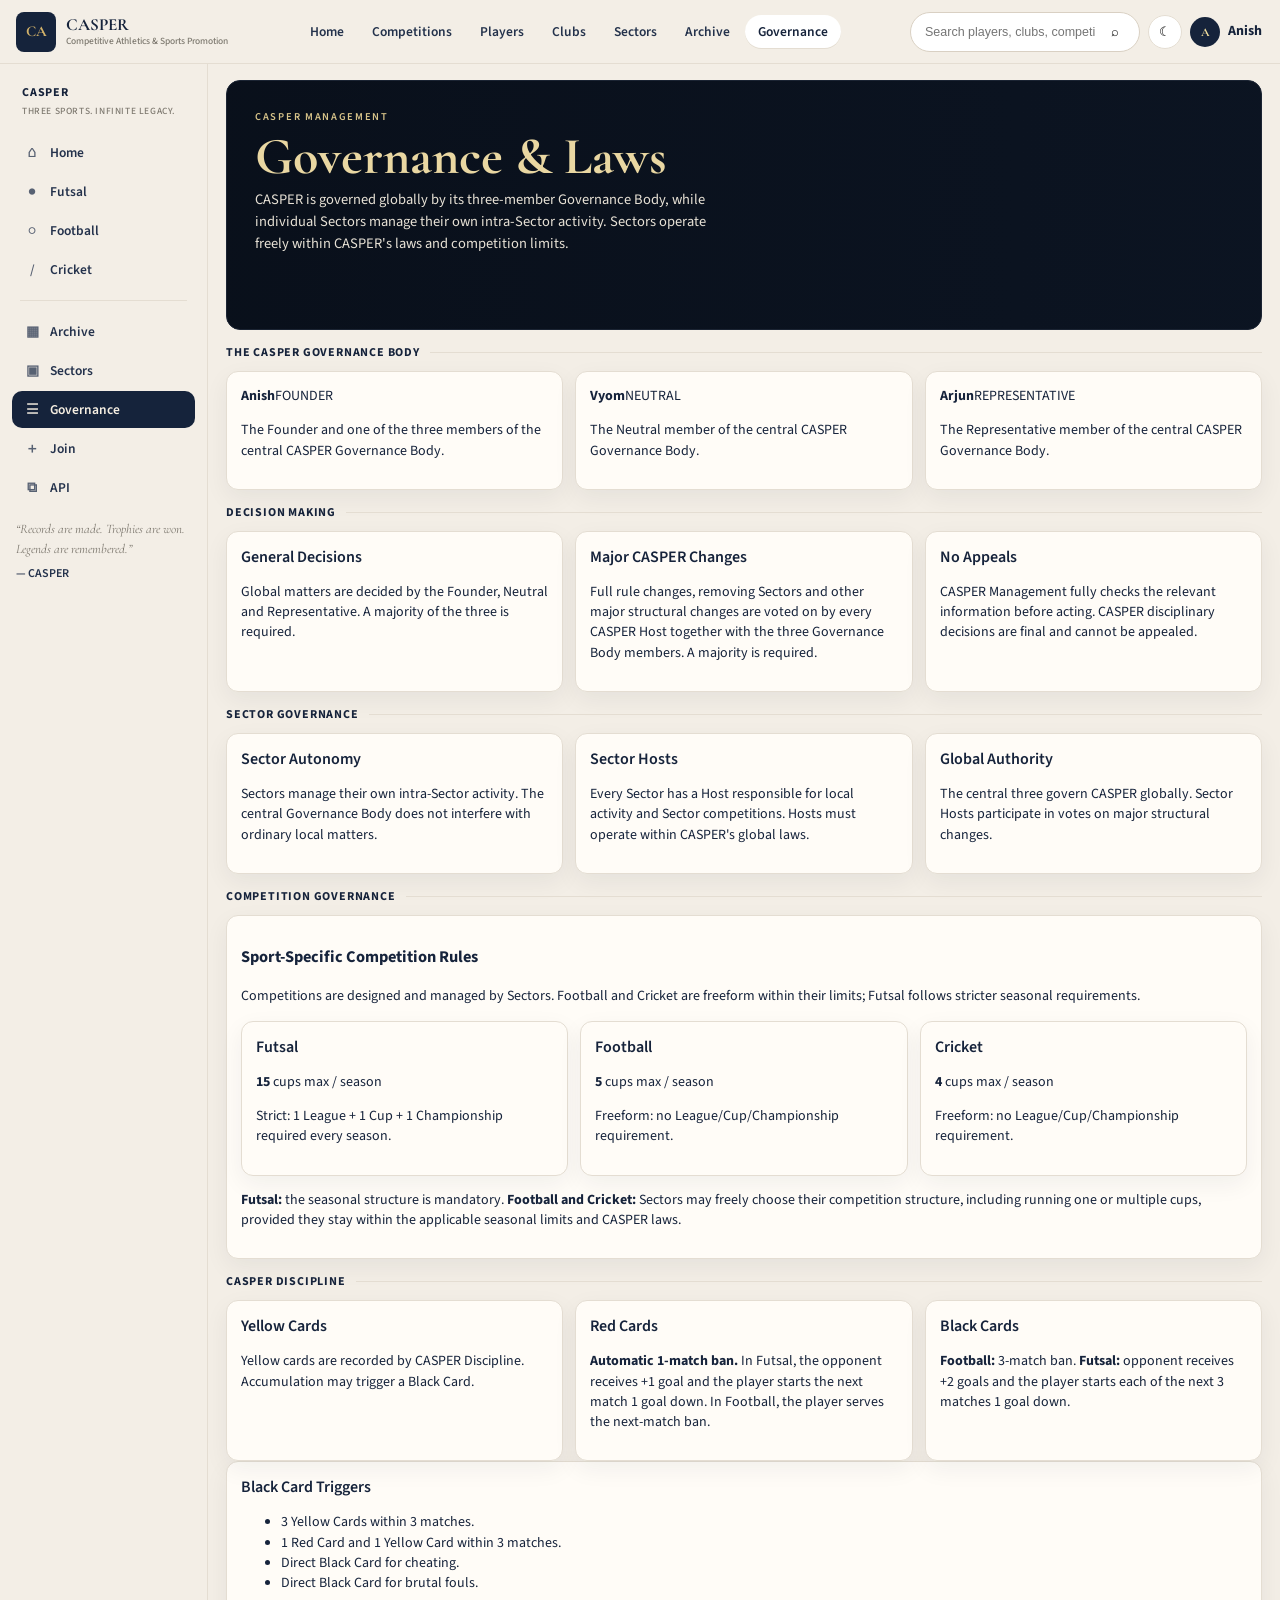
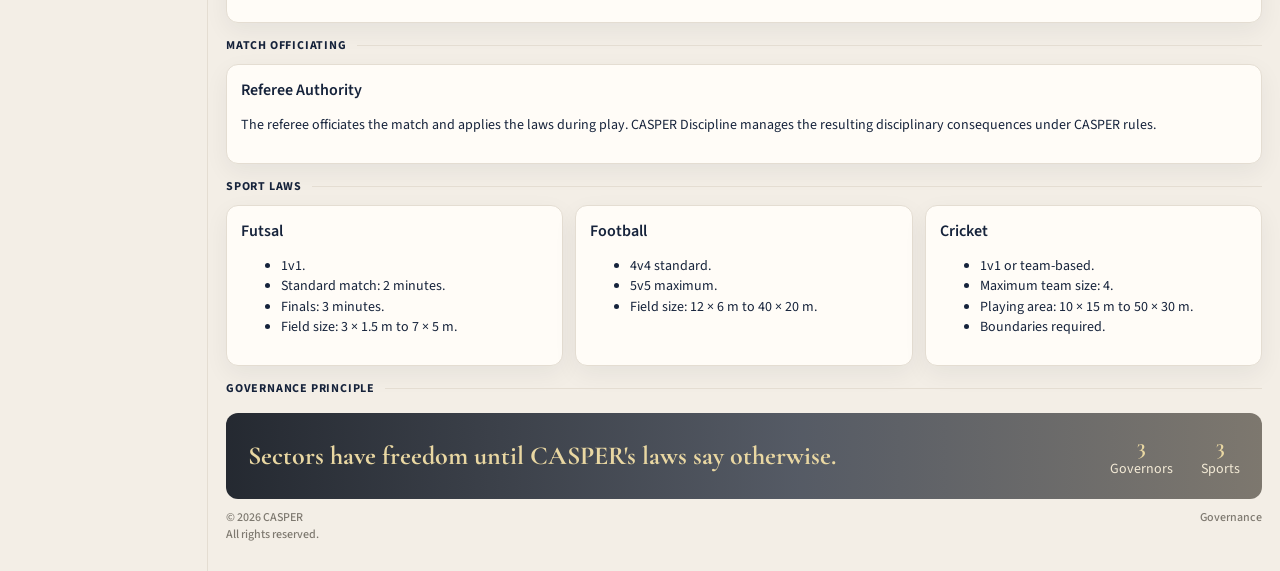
==== commit 4b9fec4a: "Put governance, sectors and API pages on the shared ca-app shell." ====
--- a/governance/index.html
+++ b/governance/index.html
@@ -4,135 +4,154 @@
 <meta charset="UTF-8">
 <meta name="viewport" content="width=device-width,initial-scale=1">
 <title>CASPER — Governance</title>
-<link rel="stylesheet" href="../assets/css/casper.css?v=20260907a">
-<link rel="stylesheet" href="../assets/css/casper-desktop.css?v=20260907a">
-<link rel="stylesheet" href="../assets/css/casper-sidebar.css?v=20260907a">
-<link rel="stylesheet" href="../assets/css/casper-plus.css?v=20260907a">
+<link rel="stylesheet" href="../assets/css/casper.css?v=20260908fit">
+<link rel="stylesheet" href="../assets/css/casper-desktop.css?v=20260908fit">
+<link rel="stylesheet" href="../assets/css/casper-sidebar.css?v=20260908fit">
+<link rel="stylesheet" href="../assets/css/casper-plus.css?v=20260908fit">
+<script>window.CASPER_PAGE={mode:"governance",sport:null,root:"../"};</script>
 </head>
-<body>
-<header>
-<div class="topbar">
-<div class="brand"><div class="crest">CA</div><div><h1>CASPER</h1><div class="sub">Competitive Athletics &amp; Sports Promotion</div><div class="legacy">One Association. Three Sports. Infinite Legacy.</div></div></div>
-<div class="quote">“Records are made.<br>Trophies are won.<br>Legends are remembered.”<br>– CASPER</div>
-<div class="clockbox"><div class="k">CASPER TIME</div><div class="t" id="casper-time">--:--:--</div><div class="d" id="casper-date"></div></div>
+<body class="ca-app">
+<header class="ca-top">
+  <a class="ca-brand" href="../index.html">
+    <div class="ca-crest">CA</div>
+    <div class="ca-wordmark"><b>CASPER</b><span>Competitive Athletics &amp; Sports Promotion</span></div>
+  </a>
+  <nav class="ca-topnav">
+    <a href="../index.html" data-nav="home">Home</a>
+    <a href="../index.html#competitions" data-nav="competitions">Competitions</a>
+    <a href="../index.html#players" data-nav="players">Players</a>
+    <a href="../index.html#teams" data-nav="clubs">Clubs</a>
+    <a href="../sectors/index.html" data-nav="sectors">Sectors</a>
+    <a href="../index.html#archive" data-nav="archive">Archive</a>
+    <a href="index.html" data-nav="governance" class="on">Governance</a>
+  </nav>
+  <div class="ca-tools">
+    <form class="ca-search" id="ca-search-form" action="#">
+      <input name="q" placeholder="Search players, clubs, competitions…" autocomplete="off">
+      <button type="submit" class="ca-iconbtn" aria-label="Search" style="width:26px;height:26px;border:0;background:transparent">⌕</button>
+    </form>
+    <button type="button" class="ca-iconbtn" id="ca-theme-toggle" title="Theme">☾</button>
+    <div class="ca-user"><div class="ca-avatar">A</div><b>Anish</b></div>
+  </div>
+</header>
+<div class="ca-shell">
+  <aside class="ca-side">
+    <div class="ca-side-id">
+      <div class="k">CASPER</div>
+      <div class="s">Three sports. Infinite legacy.</div>
+    </div>
+    <nav class="main ca-nav">
+      <ul>
+        <li><a href="../index.html" data-nav="home"><i class="ca-ico">⌂</i>Home</a></li>
+        <li><a href="../sports/futsal.html" data-nav="futsal"><i class="ca-ico">●</i>Futsal</a></li>
+        <li><a href="../sports/football.html" data-nav="football"><i class="ca-ico">○</i>Football</a></li>
+        <li><a href="../sports/cricket.html" data-nav="cricket"><i class="ca-ico">/</i>Cricket</a></li>
+      </ul>
+      <div class="ca-hr"></div>
+      <ul>
+        <li><a href="../index.html#archive" data-nav="archive"><i class="ca-ico">▦</i>Archive</a></li>
+        <li><a href="../sectors/index.html" data-nav="sectors"><i class="ca-ico">▣</i>Sectors</a></li>
+        <li><a href="index.html" data-nav="governance" class="on"><i class="ca-ico">☰</i>Governance</a></li>
+        <li><a href="../join/index.html" data-nav="join"><i class="ca-ico">＋</i>Join</a></li>
+        <li><a href="../api/index.html" data-nav="api"><i class="ca-ico">⧉</i>API</a></li>
+      </ul>
+    </nav>
+    <blockquote class="ca-quote">“Records are made. Trophies are won. Legends are remembered.”<cite>— CASPER</cite></blockquote>
+  </aside>
+  <div class="ca-work">
+    <main id="app">
+      <div class="desktop-page">
+        <section class="ca-hero desktop-hero">
+          <div class="desktop-kicker">CASPER MANAGEMENT</div>
+          <h2>Governance &amp; Laws</h2>
+          <p>CASPER is governed globally by its three-member Governance Body, while individual Sectors manage their own intra-Sector activity. Sectors operate freely within CASPER's laws and competition limits.</p>
+        </section>
+
+        <section class="desktop-section">
+          <div class="desktop-section-title">THE CASPER GOVERNANCE BODY</div>
+          <div class="desktop-governance">
+            <div class="desktop-card"><b>Anish</b><span>FOUNDER</span><p>The Founder and one of the three members of the central CASPER Governance Body.</p></div>
+            <div class="desktop-card"><b>Vyom</b><span>NEUTRAL</span><p>The Neutral member of the central CASPER Governance Body.</p></div>
+            <div class="desktop-card"><b>Arjun</b><span>REPRESENTATIVE</span><p>The Representative member of the central CASPER Governance Body.</p></div>
+          </div>
+        </section>
+
+        <section class="desktop-section">
+          <div class="desktop-section-title">DECISION MAKING</div>
+          <div class="desktop-grid3">
+            <div class="desktop-card"><h3>General Decisions</h3><p>Global matters are decided by the Founder, Neutral and Representative. A majority of the three is required.</p></div>
+            <div class="desktop-card"><h3>Major CASPER Changes</h3><p>Full rule changes, removing Sectors and other major structural changes are voted on by every CASPER Host together with the three Governance Body members. A majority is required.</p></div>
+            <div class="desktop-card"><h3>No Appeals</h3><p>CASPER Management fully checks the relevant information before acting. CASPER disciplinary decisions are final and cannot be appealed.</p></div>
+          </div>
+        </section>
+
+        <section class="desktop-section">
+          <div class="desktop-section-title">SECTOR GOVERNANCE</div>
+          <div class="desktop-grid3">
+            <div class="desktop-card"><h3>Sector Autonomy</h3><p>Sectors manage their own intra-Sector activity. The central Governance Body does not interfere with ordinary local matters.</p></div>
+            <div class="desktop-card"><h3>Sector Hosts</h3><p>Every Sector has a Host responsible for local activity and Sector competitions. Hosts must operate within CASPER's global laws.</p></div>
+            <div class="desktop-card"><h3>Global Authority</h3><p>The central three govern CASPER globally. Sector Hosts participate in votes on major structural changes.</p></div>
+          </div>
+        </section>
+
+        <section class="desktop-section">
+          <div class="desktop-section-title">COMPETITION GOVERNANCE</div>
+          <div class="desktop-doc">
+            <h3>Sport-Specific Competition Rules</h3>
+            <p>Competitions are designed and managed by Sectors. Football and Cricket are freeform within their limits; Futsal follows stricter seasonal requirements.</p>
+            <div class="ca-grid3">
+              <div class="ca-card"><h3>Futsal</h3><p><b>15</b> cups max / season</p><p>Strict: 1 League + 1 Cup + 1 Championship required every season.</p></div>
+              <div class="ca-card"><h3>Football</h3><p><b>5</b> cups max / season</p><p>Freeform: no League/Cup/Championship requirement.</p></div>
+              <div class="ca-card"><h3>Cricket</h3><p><b>4</b> cups max / season</p><p>Freeform: no League/Cup/Championship requirement.</p></div>
+            </div>
+            <p><strong>Futsal:</strong> the seasonal structure is mandatory. <strong>Football and Cricket:</strong> Sectors may freely choose their competition structure, including running one or multiple cups, provided they stay within the applicable seasonal limits and CASPER laws.</p>
+          </div>
+        </section>
+
+        <section class="desktop-section">
+          <div class="desktop-section-title">CASPER DISCIPLINE</div>
+          <div class="desktop-grid3">
+            <div class="desktop-card"><h3>Yellow Cards</h3><p>Yellow cards are recorded by CASPER Discipline. Accumulation may trigger a Black Card.</p></div>
+            <div class="desktop-card"><h3>Red Cards</h3><p><strong>Automatic 1-match ban.</strong> In Futsal, the opponent receives +1 goal and the player starts the next match 1 goal down. In Football, the player serves the next-match ban.</p></div>
+            <div class="desktop-card"><h3>Black Cards</h3><p><strong>Football:</strong> 3-match ban. <strong>Futsal:</strong> opponent receives +2 goals and the player starts each of the next 3 matches 1 goal down.</p></div>
+          </div>
+          <div class="desktop-card">
+            <h3>Black Card Triggers</h3>
+            <ul>
+              <li>3 Yellow Cards within 3 matches.</li>
+              <li>1 Red Card and 1 Yellow Card within 3 matches.</li>
+              <li>Direct Black Card for cheating.</li>
+              <li>Direct Black Card for brutal fouls.</li>
+            </ul>
+          </div>
+        </section>
+
+        <section class="desktop-section">
+          <div class="desktop-section-title">MATCH OFFICIATING</div>
+          <div class="desktop-card"><h3>Referee Authority</h3><p>The referee officiates the match and applies the laws during play. CASPER Discipline manages the resulting disciplinary consequences under CASPER rules.</p></div>
+        </section>
+
+        <section class="desktop-section">
+          <div class="desktop-section-title">SPORT LAWS</div>
+          <div class="desktop-grid3">
+            <div class="desktop-card"><h3>Futsal</h3><ul><li>1v1.</li><li>Standard match: 2 minutes.</li><li>Finals: 3 minutes.</li><li>Field size: 3 × 1.5 m to 7 × 5 m.</li></ul></div>
+            <div class="desktop-card"><h3>Football</h3><ul><li>4v4 standard.</li><li>5v5 maximum.</li><li>Field size: 12 × 6 m to 40 × 20 m.</li></ul></div>
+            <div class="desktop-card"><h3>Cricket</h3><ul><li>1v1 or team-based.</li><li>Maximum team size: 4.</li><li>Playing area: 10 × 15 m to 50 × 30 m.</li><li>Boundaries required.</li></ul></div>
+          </div>
+        </section>
+
+        <section class="desktop-section">
+          <div class="desktop-section-title">GOVERNANCE PRINCIPLE</div>
+          <section class="ca-banner">
+            <h2>Sectors have freedom until CASPER's laws say otherwise.</h2>
+            <div class="nums"><div><b>3</b><span>Governors</span></div><div><b>3</b><span>Sports</span></div></div>
+          </section>
+        </section>
+      </div>
+    </main>
+    <footer class="ca-foot site"><div>© 2026 CASPER<br>All rights reserved.</div><div>Governance</div></footer>
+  </div>
 </div>
-<div class="pills"><a href="../index.html">CASPER</a><a href="../sports/futsal.html">Futsal</a><a href="../sports/football.html">Football</a><a href="../sports/cricket.html">Cricket</a></div>
-<nav class="main"><ul>
-<li><a href="../index.html">Home</a></li>
-<li><a class="on" href="index.html">Governance</a></li>
-<li><a href="../sectors/index.html">Sectors</a></li>
-<li><a href="../join/index.html">Join</a></li>
-<li><a href="../api/index.html">API</a></li>
-</ul></nav>
-<div class="ticker"><div class="lbl">LATEST NEWS</div><div class="items">CASPER GOVERNANCE &amp; LAWS</div></div>
-</header>
-
-<main id="app">
-<div class="desktop-page">
-<section class="desktop-hero">
-<div class="desktop-kicker">CASPER MANAGEMENT</div>
-<h2>Governance &amp; Laws</h2>
-<p>CASPER is governed globally by its three-member Governance Body, while individual Sectors manage their own intra-Sector activity. Sectors operate freely within CASPER's laws and competition limits.</p>
-</section>
-
-<section class="desktop-section">
-<div class="desktop-section-title">THE CASPER GOVERNANCE BODY</div>
-<div class="desktop-governance">
-<div class="desktop-card"><b>Anish</b><span>FOUNDER</span><p>The Founder and one of the three members of the central CASPER Governance Body.</p></div>
-<div class="desktop-card"><b>Vyom</b><span>NEUTRAL</span><p>The Neutral member of the central CASPER Governance Body.</p></div>
-<div class="desktop-card"><b>Arjun</b><span>REPRESENTATIVE</span><p>The Representative member of the central CASPER Governance Body.</p></div>
-</div>
-</section>
-
-<section class="desktop-section">
-<div class="desktop-section-title">DECISION MAKING</div>
-<div class="desktop-grid3">
-<div class="desktop-card"><h3>General Decisions</h3><p>Global matters are decided by the Founder, Neutral and Representative. A majority of the three is required.</p></div>
-<div class="desktop-card"><h3>Major CASPER Changes</h3><p>Full rule changes, removing Sectors and other major structural changes are voted on by every CASPER Host together with the three Governance Body members. A majority is required.</p></div>
-<div class="desktop-card"><h3>No Appeals</h3><p>CASPER Management fully checks the relevant information before acting. CASPER disciplinary decisions are final and cannot be appealed.</p></div>
-</div>
-</section>
-
-<section class="desktop-section">
-<div class="desktop-section-title">SECTOR GOVERNANCE</div>
-<div class="desktop-grid3">
-<div class="desktop-card"><h3>Sector Autonomy</h3><p>Sectors manage their own intra-Sector activity. The central Governance Body does not interfere with ordinary local matters.</p></div>
-<div class="desktop-card"><h3>Sector Hosts</h3><p>Every Sector has a Host responsible for local activity and Sector competitions. Hosts must operate within CASPER's global laws.</p></div>
-<div class="desktop-card"><h3>Global Authority</h3><p>The central three govern CASPER globally. Sector Hosts participate in votes on major structural changes.</p></div>
-</div>
-</section>
-
-<section class="desktop-section">
-<div class="desktop-section-title">COMPETITION GOVERNANCE</div>
-<div class="desktop-doc">
-<h3>Sport-Specific Competition Rules</h3>
-<p>Competitions are designed and managed by Sectors. Football and Cricket are freeform within their limits; Futsal follows stricter seasonal requirements.</p>
-<div class="casper-table-wrap"><table class="casper-table">
-<thead><tr><th>Sport</th><th>Maximum Cups / Season</th><th>Season Structure</th></tr></thead>
-<tbody>
-<tr><td>Futsal</td><td>15</td><td><strong>Strict:</strong> 1 League + 1 Cup + 1 Championship required every season</td></tr>
-<tr><td>Football</td><td>5</td><td><strong>Freeform:</strong> no League/Cup/Championship requirement</td></tr>
-<tr><td>Cricket</td><td>4</td><td><strong>Freeform:</strong> no League/Cup/Championship requirement</td></tr>
-</tbody>
-</table></div>
-<p><strong>Futsal:</strong> the seasonal structure is mandatory. <strong>Football and Cricket:</strong> Sectors may freely choose their competition structure, including running one or multiple cups, provided they stay within the applicable seasonal limits and CASPER laws.</p>
-</div>
-</section>
-
-<section class="desktop-section">
-<div class="desktop-section-title">CASPER DISCIPLINE</div>
-<div class="desktop-grid3">
-<div class="desktop-card"><h3>Yellow Cards</h3><p>Yellow cards are recorded by CASPER Discipline. Accumulation may trigger a Black Card.</p></div>
-<div class="desktop-card"><h3>Red Cards</h3><p><strong>Automatic 1-match ban.</strong> In Futsal, the opponent receives +1 goal and the player starts the next match 1 goal down. In Football, the player serves the next-match ban.</p></div>
-<div class="desktop-card"><h3>Black Cards</h3><p><strong>Football:</strong> 3-match ban. <strong>Futsal:</strong> opponent receives +2 goals and the player starts each of the next 3 matches 1 goal down.</p></div>
-</div>
-<div class="desktop-card">
-<h3>Black Card Triggers</h3>
-<ul>
-<li>3 Yellow Cards within 3 matches.</li>
-<li>1 Red Card and 1 Yellow Card within 3 matches.</li>
-<li>Direct Black Card for cheating.</li>
-<li>Direct Black Card for brutal fouls.</li>
-</ul>
-</div>
-</section>
-
-<section class="desktop-section">
-<div class="desktop-section-title">MATCH OFFICIATING</div>
-<div class="desktop-card"><h3>Referee Authority</h3><p>The referee officiates the match and applies the laws during play. CASPER Discipline manages the resulting disciplinary consequences under CASPER rules.</p></div>
-</section>
-
-<section class="desktop-section">
-<div class="desktop-section-title">SPORT LAWS</div>
-<div class="desktop-grid3">
-<div class="desktop-card"><h3>Futsal</h3><ul><li>1v1.</li><li>Standard match: 2 minutes.</li><li>Finals: 3 minutes.</li><li>Field size: 3 × 1.5 m to 7 × 5 m.</li></ul></div>
-<div class="desktop-card"><h3>Football</h3><ul><li>4v4 standard.</li><li>5v5 maximum.</li><li>Field size: 12 × 6 m to 40 × 20 m.</li></ul></div>
-<div class="desktop-card"><h3>Cricket</h3><ul><li>1v1 or team-based.</li><li>Maximum team size: 4.</li><li>Playing area: 10 × 15 m to 50 × 30 m.</li><li>Boundaries required.</li></ul></div>
-</div>
-</section>
-
-<section class="desktop-section">
-<div class="desktop-section-title">GOVERNANCE PRINCIPLE</div>
-<div class="desktop-hero">
-<h2>Sectors have freedom until CASPER's laws say otherwise.</h2>
-<p>Local activity stays with the Sector Host. Global governance stays with the central three. Futsal follows strict seasonal competition requirements, while Football and Cricket remain freeform within their limits.</p>
-</div>
-</section>
-</div>
-</main>
-
-<footer class="site"><div>© 2026 CASPER — Competitive Athletics &amp; Sports Promotion</div><div>Governance</div></footer>
-<script>
-(function(){
-function tick(){
-var d=new Date();
-var t=document.getElementById('casper-time'),date=document.getElementById('casper-date');
-if(!t||!date)return;
-t.textContent=d.toLocaleTimeString('en-IN',{hour12:false});
-date.textContent=d.toLocaleDateString('en-IN',{weekday:'long',day:'numeric',month:'long',year:'numeric'});
-}
-tick();setInterval(tick,1000);
-})();
-</script>
+<script src="../assets/js/casper-shell.js?v=20260908fit"></script>
 </body>
-</html>+</html>
--- a/assets/css/casper.css
+++ b/assets/css/casper.css
@@ -0,0 +1,139 @@
+@import url('https://fonts.googleapis.com/css2?family=Cormorant+Garamond:ital,wght@0,500;0,600;0,700;1,500&family=Source+Sans+3:ital,wght@0,400;0,500;0,600;0,700;1,400&display=swap');
+
+:root{
+  --paper:#f3eee6; --card:#fffcf7; --ink:#16233b; --ink-2:#24324c; --muted:#7d786f;
+  --line:#e4ddd2; --line-2:#d9d0c3; --navy:#15233b; --navy-deep:#0e1828;
+  --gold:#c4a056; --gold-2:#d4b36a; --gold-deep:#9a7a32;
+  --shadow:0 8px 24px rgba(18,28,48,.06); --radius:12px; --top-h:64px; --side-w:208px; --rail-w:268px;
+  --sans:"Source Sans 3", "Segoe UI", sans-serif; --serif:"Cormorant Garamond", "Times New Roman", serif;
+}
+*{box-sizing:border-box}
+html,body{margin:0;padding:0;background:var(--paper);color:var(--ink);font-family:var(--sans);font-size:14px;line-height:1.45;min-height:100%}
+html.dark{--paper:#101820;--card:#182230;--ink:#f3ead6;--ink-2:#e6dcc8;--muted:#9aa3af;--line:#2a3644;--line-2:#364454;--shadow:0 8px 24px rgba(0,0,0,.28)}
+a{color:var(--ink);text-decoration:none}a:hover{color:var(--gold-deep)}img{max-width:100%;display:block}
+.ca-app{min-height:100vh;background:var(--paper);display:flex;flex-direction:column}
+.ca-top{position:sticky;top:0;z-index:40;height:var(--top-h);display:flex;align-items:center;gap:18px;padding:0 18px 0 16px;background:rgba(243,238,230,.94);backdrop-filter:blur(10px);border-bottom:1px solid var(--line)}
+.ca-brand{display:flex;align-items:center;gap:10px;min-width:210px}
+.ca-crest{width:40px;height:40px;border-radius:8px;display:grid;place-items:center;background:var(--navy);color:var(--gold-2);font:700 15px/1 var(--serif)}
+.ca-wordmark{display:flex;flex-direction:column;line-height:1.05}
+.ca-wordmark b{font:700 17px/1 var(--serif);color:var(--ink)}
+.ca-wordmark span{font:500 9.5px/1.2 var(--sans);color:var(--muted);margin-top:3px}
+.ca-topnav{display:flex;align-items:center;gap:2px;flex:1;justify-content:center}
+.ca-topnav a{padding:7px 13px;border-radius:999px;color:var(--ink-2);font:600 13.5px var(--sans)}
+.ca-topnav a.on,.ca-topnav a.active{background:#fff;box-shadow:0 1px 0 var(--line);color:var(--ink)}
+.ca-tools{display:flex;align-items:center;gap:8px;margin-left:auto}
+.ca-search{display:flex;align-items:center;gap:6px;background:#fff;border:1px solid var(--line-2);border-radius:999px;padding:6px 12px;min-width:230px}
+.ca-search input{border:0;outline:0;background:transparent;width:100%;font-size:12.5px;color:var(--ink)}
+.ca-iconbtn{width:34px;height:34px;border-radius:50%;border:1px solid var(--line);background:#fff;display:grid;place-items:center;cursor:pointer}
+.ca-user{display:flex;align-items:center;gap:8px}
+.ca-avatar{width:30px;height:30px;border-radius:50%;background:var(--navy);color:#f1df9e;display:grid;place-items:center;font:700 12px var(--serif)}
+.ca-shell{display:grid;grid-template-columns:var(--side-w) minmax(0,1fr);flex:1}
+.ca-side{background:var(--paper);border-right:1px solid var(--line);padding:16px 12px 24px;min-height:calc(100vh - var(--top-h))}
+nav.main{background:transparent;border:0;padding:0;min-height:0}
+.ca-side-id{padding:4px 10px 16px}
+.ca-side-id .k{font:700 12px var(--sans);letter-spacing:.8px}
+.ca-side-id .s{font:500 9.5px var(--sans);letter-spacing:.6px;color:var(--muted);text-transform:uppercase;margin-top:3px}
+.ca-nav,nav.main ul{list-style:none;margin:0;padding:0;display:flex;flex-direction:column;gap:2px;border:0;background:transparent}
+.ca-nav a,nav.main a{display:flex;align-items:center;gap:10px;padding:9px 12px;border-radius:10px;color:var(--ink-2);font:600 13.5px var(--sans);text-align:left}
+.ca-nav a.on,.ca-nav a.active,nav.main a.on,nav.main a.active{background:var(--navy);color:#f6efe2}
+.ca-hr{height:1px;background:var(--line);margin:10px 8px}
+nav.main:before{display:none!important}
+.ca-work{min-width:0;padding:16px 18px 28px}
+#app,main#app{padding:0;max-width:none;margin:0;width:auto}
+.desktop-page{background:transparent;border:0;padding:0;box-shadow:none}
+.ca-stage{display:grid;grid-template-columns:minmax(0,1fr) var(--rail-w);gap:14px;align-items:start}
+.ca-hero,.desktop-hero{position:relative;overflow:hidden;border-radius:14px;min-height:250px;background:linear-gradient(90deg,rgba(8,14,24,.82),rgba(8,14,24,.4)),var(--navy-deep);color:#f6efe2;padding:28px;border:1px solid #1b2433}
+.ca-hero.hero-home{background:linear-gradient(105deg,rgba(7,12,22,.92) 0%,rgba(12,18,32,.72) 46%,rgba(18,24,38,.45) 100%),radial-gradient(ellipse at 78% 70%,rgba(196,160,86,.22),transparent 46%),var(--navy-deep);min-height:268px}
+.desktop-kicker{font:600 10.5px var(--sans);letter-spacing:1.7px;color:#d8c48a;text-transform:uppercase}
+.ca-hero h2,.desktop-hero h2{margin:8px 0;font:700 clamp(34px,4.2vw,52px)/.95 var(--serif);color:#e9d7a2;max-width:640px}
+.ca-hero p,.desktop-hero p{margin:0;max-width:460px;color:#e8e2d6;font:400 14.5px/1.5 var(--sans)}
+.ca-hero-actions,.desktop-actions{display:flex;gap:10px;flex-wrap:wrap;margin-top:18px}
+.btn,.desktop-actions a,.ca-hero-actions a{display:inline-flex;align-items:center;gap:8px;padding:9px 16px;border-radius:8px;font:600 13px var(--sans);border:1px solid transparent}
+.btn-gold,.ca-hero-actions a.btn-gold{background:linear-gradient(180deg,#e0c37a,#c9a35a);color:#2a2110;border-color:#b7923e}
+.btn-ghost,.desktop-actions a,.ca-hero-actions a.btn-ghost{background:transparent;border-color:rgba(232,214,170,.45);color:#f3ead6}
+.btn-navy{background:var(--navy);color:#f3ead6}
+.ca-manifesto{position:absolute;right:28px;top:50%;transform:translateY(-50%);text-align:right;color:#efe6d2;font:600 13px/1.7 var(--sans);border-left:2px solid var(--gold);padding-left:14px}
+.ca-manifesto span{display:block}
+.ca-ticker,.ticker{display:flex;align-items:center;gap:10px;background:var(--card);border:1px solid var(--line);border-radius:10px;padding:7px 10px;margin:12px 0;overflow:hidden}
+.ticker .lbl,.ca-ticker .lbl{background:#efe8d8;color:var(--ink);border-radius:999px;padding:4px 10px;font:700 10.5px var(--sans)}
+.ticker .items,.ca-ticker .items{overflow:hidden;white-space:nowrap;text-overflow:ellipsis;flex:1;font:500 12.5px var(--sans)}
+.ca-sports{display:grid;grid-template-columns:repeat(3,minmax(0,1fr));gap:10px;margin:12px 0}
+.ca-sport{display:flex;align-items:center;gap:12px;padding:14px 16px;border-radius:12px;color:#f4eee3;min-height:72px}
+.ca-sport.futsal{background:linear-gradient(180deg,#223155,#1a2744)}
+.ca-sport.football{background:linear-gradient(180deg,#276053,#1e4a3c)}
+.ca-sport.cricket{background:linear-gradient(180deg,#7a463c,#6a3a32)}
+.ca-sport .ico{width:36px;height:36px;border-radius:50%;border:1px solid rgba(255,255,255,.18);display:grid;place-items:center}
+.ca-sport b{display:block;font:600 16px var(--sans)}
+.ca-sport span{display:block;font:400 12px var(--sans);opacity:.78}
+.ca-sport .go{margin-left:auto}
+.ca-stats,.desktop-stats{display:grid;grid-template-columns:repeat(6,minmax(0,1fr));gap:8px;margin:12px 0}
+.ca-stat,.desktop-stat{background:var(--card);border:1px solid var(--line);border-radius:12px;padding:12px 10px;display:flex;align-items:center;gap:10px;box-shadow:var(--shadow)}
+.ca-stat b,.desktop-stat b{display:block;font:700 20px var(--serif);color:var(--ink)}
+.ca-stat span,.desktop-stat span{display:block;font:500 11px var(--sans);color:var(--muted)}
+.ca-grid3,.desktop-grid3{display:grid;grid-template-columns:repeat(3,minmax(0,1fr));gap:12px}
+.ca-grid2,.desktop-grid2{display:grid;grid-template-columns:repeat(2,minmax(0,1fr));gap:12px}
+.ca-grid4,.desktop-grid4{display:grid;grid-template-columns:repeat(4,minmax(0,1fr));gap:12px}
+.ca-lower{display:grid;grid-template-columns:1.15fr 1fr .95fr;gap:12px}
+.ca-card,.desktop-card,.desktop-doc,.join-cta,.sector-card,.api-card{background:var(--card);border:1px solid var(--line);border-radius:var(--radius);padding:14px;box-shadow:var(--shadow)}
+.ca-card h3,.desktop-card h3,.ca-hd{margin:0 0 10px;font:600 16px var(--sans);display:flex;justify-content:space-between}
+.view-all{font:600 12px var(--sans);color:var(--muted)}
+.desktop-section{margin-top:14px}
+.desktop-section-title{display:flex;align-items:center;gap:10px;margin:0 0 10px;font:700 12px var(--sans);letter-spacing:.8px;text-transform:uppercase}
+.desktop-section-title:after{content:'';height:1px;background:var(--line);flex:1}
+.desktop-big{font:700 28px var(--serif)}
+.desktop-muted{color:var(--muted);font-size:12px}
+.desktop-row{display:flex;justify-content:space-between;gap:10px;padding:8px 0;border-bottom:1px solid var(--line);font:500 13px var(--sans)}
+.desktop-row:last-child{border-bottom:0}
+.desktop-link{color:var(--ink);font-weight:600}
+.ca-feature{position:relative;border-radius:12px;overflow:hidden;min-height:250px;color:#fff}
+.ca-feature img{width:100%;height:250px;object-fit:cover;filter:brightness(.72)}
+.ca-feature .cap{position:absolute;left:0;right:0;bottom:0;padding:16px;background:linear-gradient(180deg,transparent,rgba(8,12,20,.88))}
+.ca-feature h4{margin:6px 0 4px;font:600 22px/1.15 var(--serif);color:#f6efe2}
+.ca-quote{margin:14px 4px 0;font:italic 13px/1.5 var(--serif);color:var(--muted)}
+.ca-news{display:grid;grid-template-columns:42px minmax(0,1fr) auto;gap:10px;align-items:center;padding:9px 2px;border-bottom:1px solid var(--line)}
+.ca-thumb{width:42px;height:42px;border-radius:8px;object-fit:cover;background:#1a2433}
+.ca-badge{display:inline-block;padding:2px 7px;border-radius:6px;font:700 9.5px var(--sans);letter-spacing:.4px;text-transform:uppercase}
+.bg-futsal{background:#e8eef8;color:#2a3d66}.bg-football{background:#e5f2ea;color:#21543b}.bg-cricket{background:#f5e7e2;color:#6a3a32}.bg-awards{background:#f5edd4;color:#7a5a16}.bg-general{background:#eceff3;color:#3a4658}
+.ca-date{color:var(--muted);font:500 12px var(--sans)}
+.ca-match{display:grid;grid-template-columns:22px minmax(0,1fr);gap:8px;padding:10px 2px;border-bottom:1px solid var(--line)}
+.ca-rail{display:flex;flex-direction:column;gap:12px}
+.ca-time{border-radius:12px;overflow:hidden;border:1px solid var(--line);background:#fff;box-shadow:var(--shadow)}
+.ca-time .hd{background:var(--navy);color:#f1df9e;text-align:center;padding:7px;font:700 11px var(--sans);letter-spacing:1.2px}
+.ca-time .t{font:600 30px/1.1 var(--sans);text-align:center;padding:12px 8px 2px}
+.ca-time .d{text-align:center;color:var(--muted);font:500 12.5px var(--sans);padding:0 8px 12px}
+.ca-result,.ca-rank{display:flex;gap:8px;align-items:center;padding:8px 2px;border-bottom:1px solid var(--line)}
+.ca-tabs button{border:0;background:transparent;color:var(--muted);padding:5px 10px;border-radius:8px;font:600 12.5px var(--sans);cursor:pointer}
+.ca-tabs button.on{background:var(--navy);color:#f3ead6}
+.ca-banner{margin-top:16px;border-radius:12px;min-height:86px;display:flex;align-items:center;justify-content:space-between;gap:16px;padding:18px 22px;color:#f3ead6;background:linear-gradient(90deg,rgba(8,14,24,.88),rgba(18,28,46,.7) 55%,rgba(28,22,12,.55))}
+.ca-banner h2{margin:0;font:700 26px/1 var(--serif);color:#e9d7a2}
+.ca-banner .nums{display:flex;gap:28px;text-align:center}
+.ca-banner .nums b{display:block;font:700 22px var(--serif);color:#e9d7a2}
+.ca-foot,footer.site{display:flex;justify-content:space-between;padding:10px 0 0;color:var(--muted);font:500 12px var(--sans);background:transparent;border:0;max-width:none;margin:0}
+table,.casper-table{width:100%;border-collapse:collapse;font:13px var(--sans);background:var(--card)}
+th,td{padding:8px 10px;border-bottom:1px solid var(--line);text-align:left}
+th{background:#f3ead6;font:700 11px var(--sans);text-transform:uppercase}
+.desktop-code,pre,code.endpoint{background:var(--navy-deep);color:#e9d7a2;padding:12px;border-radius:10px;font:12px ui-monospace,Consolas,monospace;overflow:auto;white-space:pre-wrap}
+.desktop-governance{display:grid;grid-template-columns:repeat(3,minmax(0,1fr));gap:12px}
+.join-weekly{background:var(--navy)!important;color:#f3ead6!important;border:0!important;border-radius:12px;padding:18px;margin-top:14px}
+.join-links a,.sector-open{display:inline-flex;padding:8px 12px;border-radius:8px;background:#f3ead6;border:1px solid var(--line);color:var(--ink);font:600 12px var(--sans);margin-right:6px}
+.join-links a.primary{background:var(--navy);color:#f3ead6;border-color:var(--navy)}
+.ca-empty{padding:28px;text-align:center;color:var(--muted);border:1px dashed var(--line-2);border-radius:12px;background:var(--card)}
+@media(max-width:1180px){:root{--rail-w:240px}.ca-stats,.desktop-stats{grid-template-columns:repeat(3,minmax(0,1fr))}.ca-lower{grid-template-columns:1fr 1fr}.ca-manifesto{display:none}}
+@media(max-width:980px){.ca-shell{grid-template-columns:1fr}.ca-side{min-height:0;border-right:0;border-bottom:1px solid var(--line)}.ca-stage{grid-template-columns:1fr}.ca-topnav{display:none}.ca-sports,.desktop-grid3,.desktop-grid4,.desktop-governance{grid-template-columns:1fr 1fr}}
+@media(max-width:720px){.ca-stats,.desktop-stats,.ca-sports,.desktop-grid2,.desktop-grid3,.ca-lower{grid-template-columns:1fr}.ca-user b{display:none}}
+
+.ca-ico{width:16px;display:inline-flex;justify-content:center;opacity:.75;font-style:normal}
+.ca-quote cite{display:block;margin-top:6px;font:600 12px var(--sans);font-style:normal;color:var(--ink-2)}
+.ca-home .ca-hero h2{text-transform:none}
+.ca-thumb-futsal{background:linear-gradient(135deg,#1c2a4a,#2a3d66)}
+.ca-thumb-football{background:linear-gradient(135deg,#163528,#21543b)}
+.ca-thumb-cricket{background:linear-gradient(135deg,#3a221c,#6a3a32)}
+.ca-thumb-awards{background:linear-gradient(135deg,#3a3018,#7a5a16)}
+.ca-thumb-general{background:linear-gradient(135deg,#2a323c,#3a4658)}
+.ca-feature{background:radial-gradient(circle at 30% 20%,rgba(212,179,106,.28),transparent 42%),linear-gradient(180deg,#24180c,#0d121c);min-height:250px}
+.ca-feature .cap a{color:#e9d7a2;font:600 13px var(--sans)}
+.ca-rank b{width:16px;color:var(--muted)}
+.ca-rank em{margin-left:auto;font:600 13px var(--sans);color:var(--ink)}
+.ca-avatar.mini{width:24px;height:24px;font-size:10px}
+.dark .ca-top,.dark .ca-search,.dark .ca-iconbtn,.dark .ca-time{background:var(--card)}
+.dark .ca-top{border-color:var(--line)}
--- a/assets/css/casper-desktop.css
+++ b/assets/css/casper-desktop.css
@@ -0,0 +1,4 @@
+/* Visual language lives in casper.css. Keep this file so existing <link> tags resolve. */
+.desktop-page{background:transparent;border:0;box-shadow:none;padding:0}
+.desktop-hero{margin-bottom:12px}
+.desktop-actions a:hover{text-decoration:none}
--- a/assets/css/casper-sidebar.css
+++ b/assets/css/casper-sidebar.css
@@ -0,0 +1,3 @@
+/* Sidebar layout is defined in casper.css. This file remains for legacy <link> tags. */
+nav.main:before{display:none !important}
+nav.main ul{flex-direction:column;border:0;background:transparent}
--- a/assets/css/casper-plus.css
+++ b/assets/css/casper-plus.css
@@ -1,62 +1,90 @@
-/* CASPER visual refresh — same paper / navy / gold language, tighter and more finished. */
-@import url('https://fonts.googleapis.com/css2?family=Libre+Baskerville:ital,wght@0,400;0,700;1,400&family=Source+Sans+3:wght@400;600;700&display=swap');
+/* Plus layer: compact federation desk + dark paper. */
+html.dark body{background:#101820}
 
-:root{
-  --ink:#12233f;
-  --gold:#b58c27;
-  --paper:#f6eedc;
-  --card:#fffdf6;
-  --line:#cbb98a;
-  --muted:#6b6256;
+body.ca-hub{
+  height:100vh;
+  overflow:hidden;
 }
+body.ca-hub .ca-work{
+  padding:8px 12px 6px;
+  overflow:hidden;
+  display:flex;
+  flex-direction:column;
+  min-height:0;
+}
+body.ca-hub .ca-foot{padding:4px 0 0;font-size:11px}
+body.ca-hub #app{
+  flex:1;
+  min-height:0;
+  overflow:hidden;
+}
+.ca-home{
+  height:100%;
+  display:flex;
+  flex-direction:column;
+  gap:8px;
+}
+.ca-home .ca-stage{
+  flex:1;
+  min-height:0;
+  gap:10px;
+  grid-template-columns:minmax(0,1fr) 240px;
+}
+.ca-home .ca-maincol{
+  min-height:0;
+  display:flex;
+  flex-direction:column;
+  gap:8px;
+}
+.ca-home .ca-hero,
+.ca-home .hero-home{
+  min-height:148px;
+  padding:16px 20px;
+}
+.ca-home .ca-hero h2,
+.ca-home .hero-home h2{
+  margin:4px 0 6px;
+  font-size:clamp(26px,3.2vw,38px);
+}
+.ca-home .ca-hero p{font-size:13px}
+.ca-home .ca-hero-actions{margin-top:12px}
+.ca-home .ca-ticker{margin:0;padding:5px 8px}
+.ca-home .ca-sports{margin:0;gap:8px}
+.ca-home .ca-sport{min-height:52px;padding:10px 12px}
+.ca-home .ca-sport b{font-size:14px}
+.ca-home .ca-sport span{font-size:11px}
+.ca-home .ca-stats{margin:0;gap:6px}
+.ca-home .ca-stat{padding:8px 8px}
+.ca-home .ca-stat b{font-size:18px}
+.ca-home .ca-stat span{font-size:10px}
+.ca-home .ca-lower{gap:8px;flex:1;min-height:0}
+.ca-home .ca-card{padding:10px}
+.ca-home .ca-feature{min-height:150px}
+.ca-home .ca-feature img{height:150px}
+.ca-home .ca-feature h4{font-size:18px}
+.ca-home .ca-news{padding:6px 2px}
+.ca-home .ca-match{padding:6px 2px}
+.ca-home .ca-rail{gap:8px}
+.ca-home .ca-time .t{font-size:24px;padding:8px 8px 0}
+.ca-home .ca-time .d{padding:0 8px 8px;font-size:11px}
+.ca-home .ca-banner{
+  min-height:58px;
+  padding:10px 16px;
+  margin-top:0;
+}
+.ca-home .ca-banner h2{font-size:20px}
+.ca-home .ca-banner .nums{gap:18px}
+.ca-home .ca-banner .nums b{font-size:18px}
+.ca-home table,
+.ca-home .casper-table,
+.ca-home .casper-table-wrap{display:none !important}
 
-html,body{background:
-  radial-gradient(1200px 500px at 10% -10%, rgba(181,140,39,.12), transparent 55%),
-  linear-gradient(180deg,#efe4c8 0%, #f6eedc 180px, #f3ead6 100%);
-  color:var(--ink);
-  font-family:"Source Sans 3", Georgia, serif;
+@media (max-height:820px){
+  .ca-home .ca-hero,.ca-home .hero-home{min-height:128px;padding:14px 16px}
+  .ca-home .ca-feature{min-height:128px}
+  .ca-home .ca-banner{display:flex}
 }
-header{
-  background:var(--card);
-  border:1px solid var(--line);
-  box-shadow:0 10px 30px rgba(18,35,63,.06);
+@media (max-width:980px){
+  body.ca-hub{height:auto;overflow:auto}
+  body.ca-hub #app,.ca-home,.ca-home .ca-stage{height:auto;overflow:visible}
 }
-.brand h1{font-family:"Libre Baskerville",Georgia,serif;letter-spacing:.4px}
-.brand .legacy{letter-spacing:.8px;text-transform:uppercase}
-.crest{box-shadow:inset 0 0 0 1px rgba(241,223,158,.35)}
-nav.main ul{background:#fffaf0}
-nav.main a{font-family:"Source Sans 3",sans-serif;letter-spacing:.3px}
-nav.main a.on,nav.main a.active{background:#12233f;color:#f1df9e}
-.desktop-page{
-  background:var(--card);
-  border:1px solid var(--line);
-  box-shadow:0 14px 40px rgba(18,35,63,.07);
-  padding:16px;
-}
-.desktop-hero{
-  background:
-    linear-gradient(135deg, rgba(181,140,39,.16), transparent 36%),
-    #12233f;
-  padding:22px 22px 20px;
-}
-.desktop-hero h2{font-family:"Libre Baskerville",Georgia,serif;font-size:30px;letter-spacing:.2px}
-.desktop-hero p{font-family:"Source Sans 3",sans-serif;font-size:14px;line-height:1.55;max-width:720px}
-.desktop-stat{background:linear-gradient(180deg,#f7eccb,#f1dfb7);transition:transform .15s ease}
-.desktop-stat:hover{transform:translateY(-2px)}
-.desktop-card{box-shadow:0 1px 0 rgba(18,35,63,.04)}
-.desktop-card h3{font-family:"Libre Baskerville",Georgia,serif}
-.desktop-section-title{font-family:"Source Sans 3",sans-serif;letter-spacing:1.2px}
-.sector-card,.join-step,.join-note,.join-cta{
-  box-shadow:0 10px 24px rgba(18,35,63,.05);
-}
-.sector-card:hover,.desktop-card:hover{border-color:#b58c27}
-.pills a{transition:background .15s ease,color .15s ease}
-footer.site{background:rgba(255,253,246,.9)}
-@media(max-width:860px){
-  body:has(nav.main){display:block;max-width:none}
-  body:has(nav.main)>header,body:has(nav.main) .topbar,body:has(nav.main) .pills,body:has(nav.main) .ticker,body:has(nav.main) nav.main{display:block;grid-column:auto;margin:6px 8px}
-  nav.main ul{flex-wrap:wrap}
-  nav.main li{flex:1 1 30%;border-bottom:1px solid #d4c4a0}
-  .topbar{grid-template-columns:1fr;gap:10px}
-  .quote,.clockbox{border:1px solid #d4c4a0}
-}
